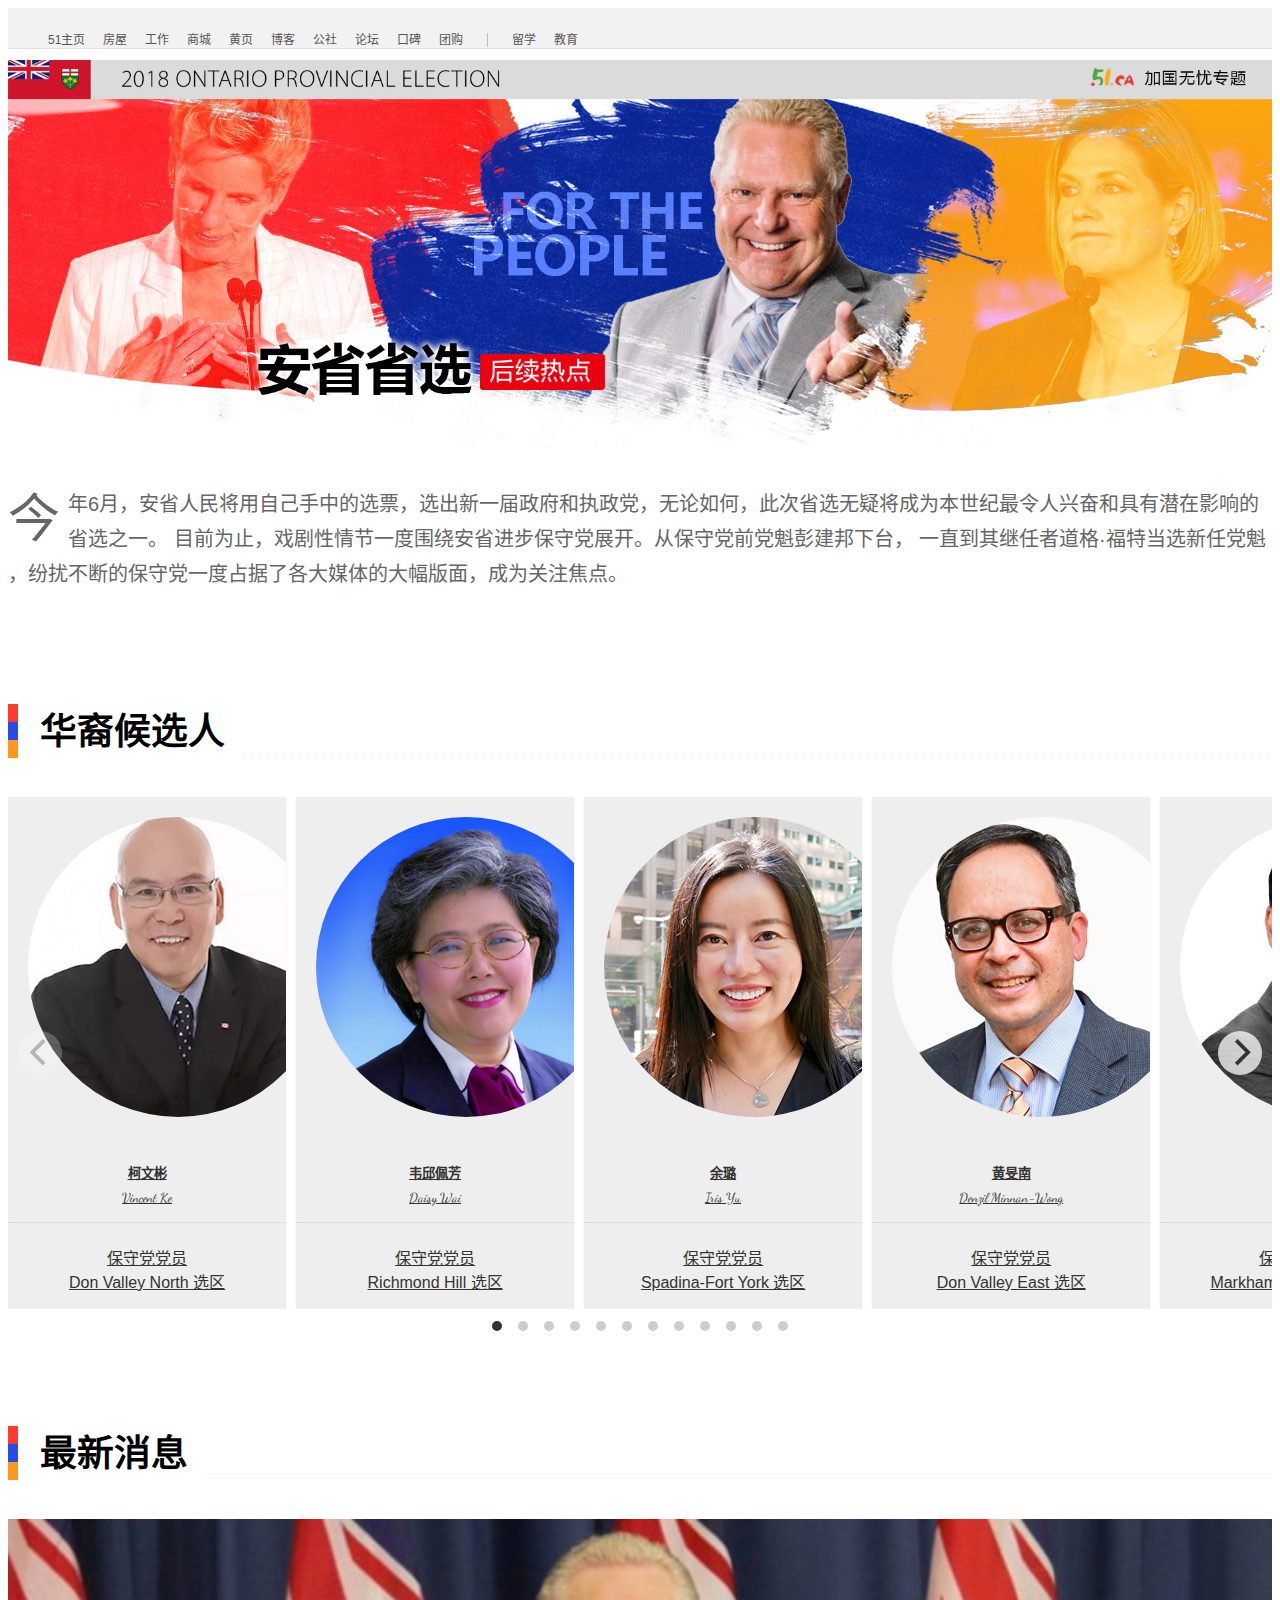
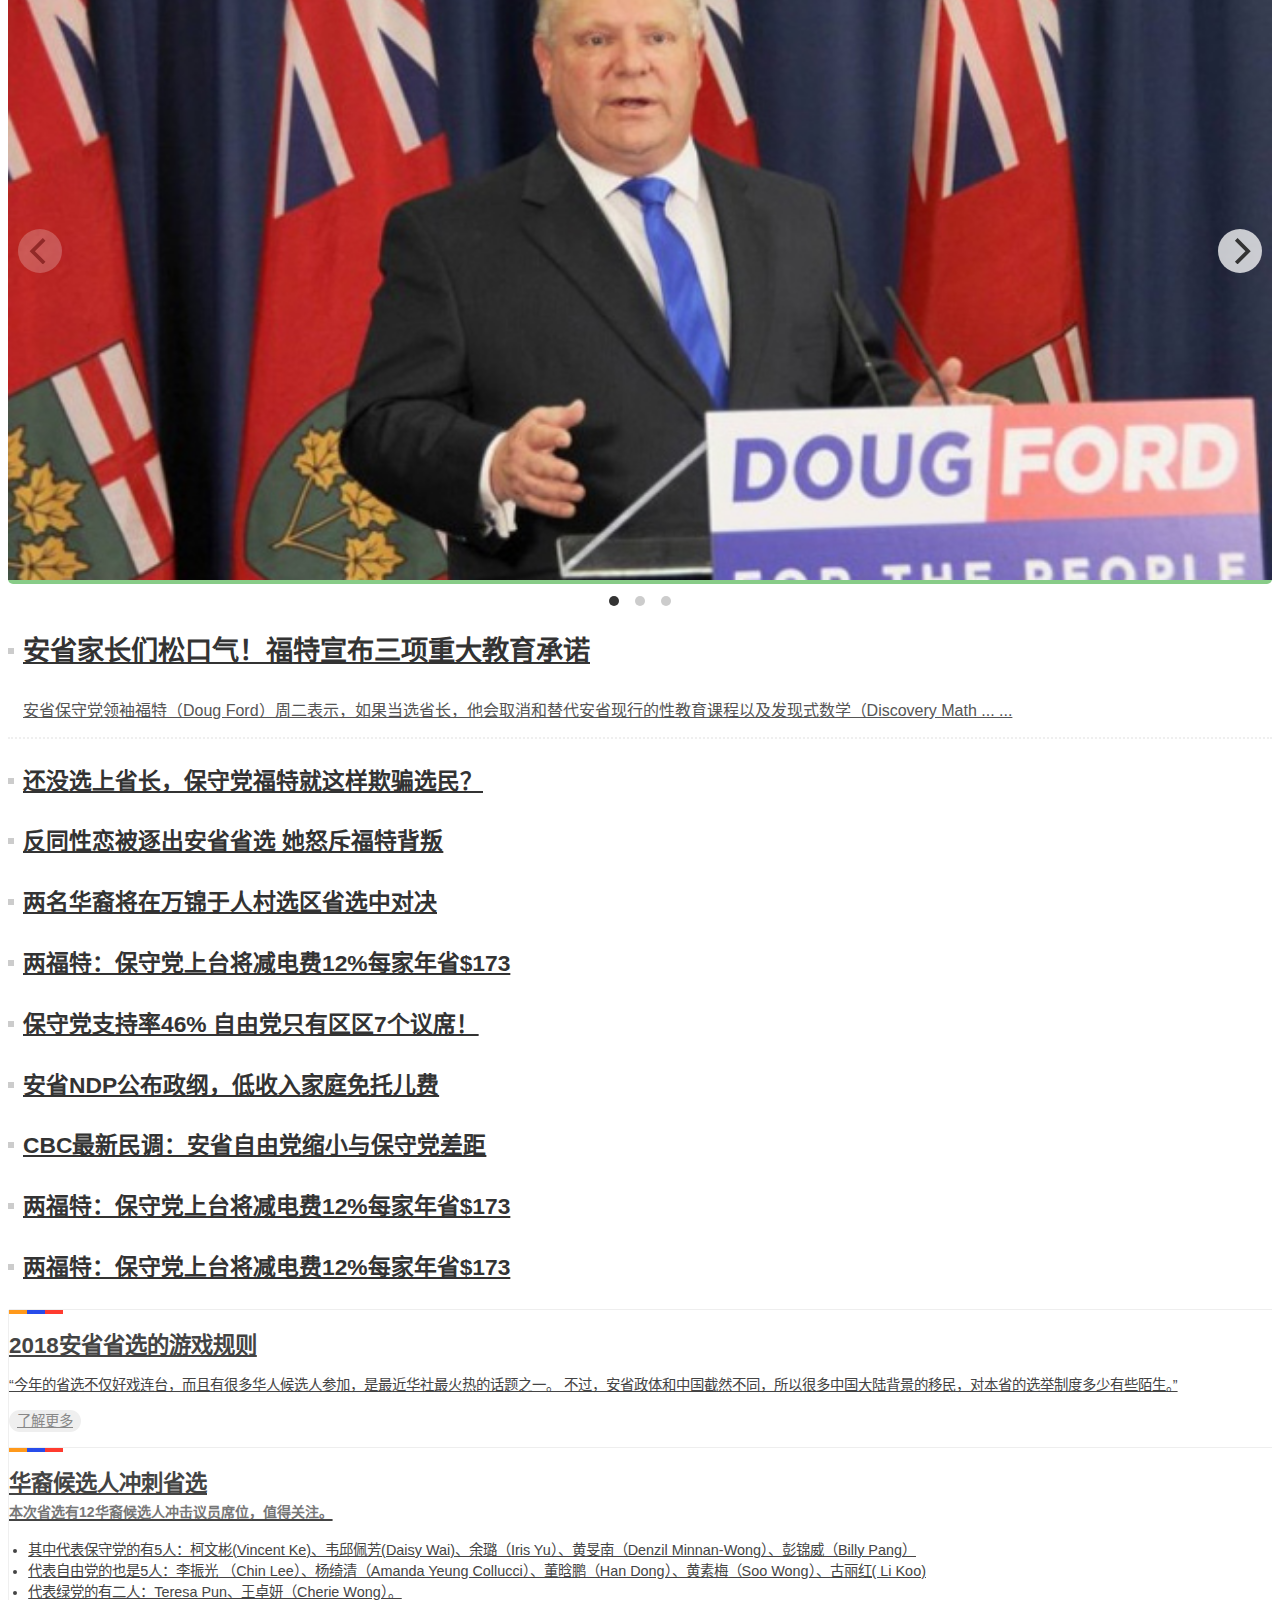
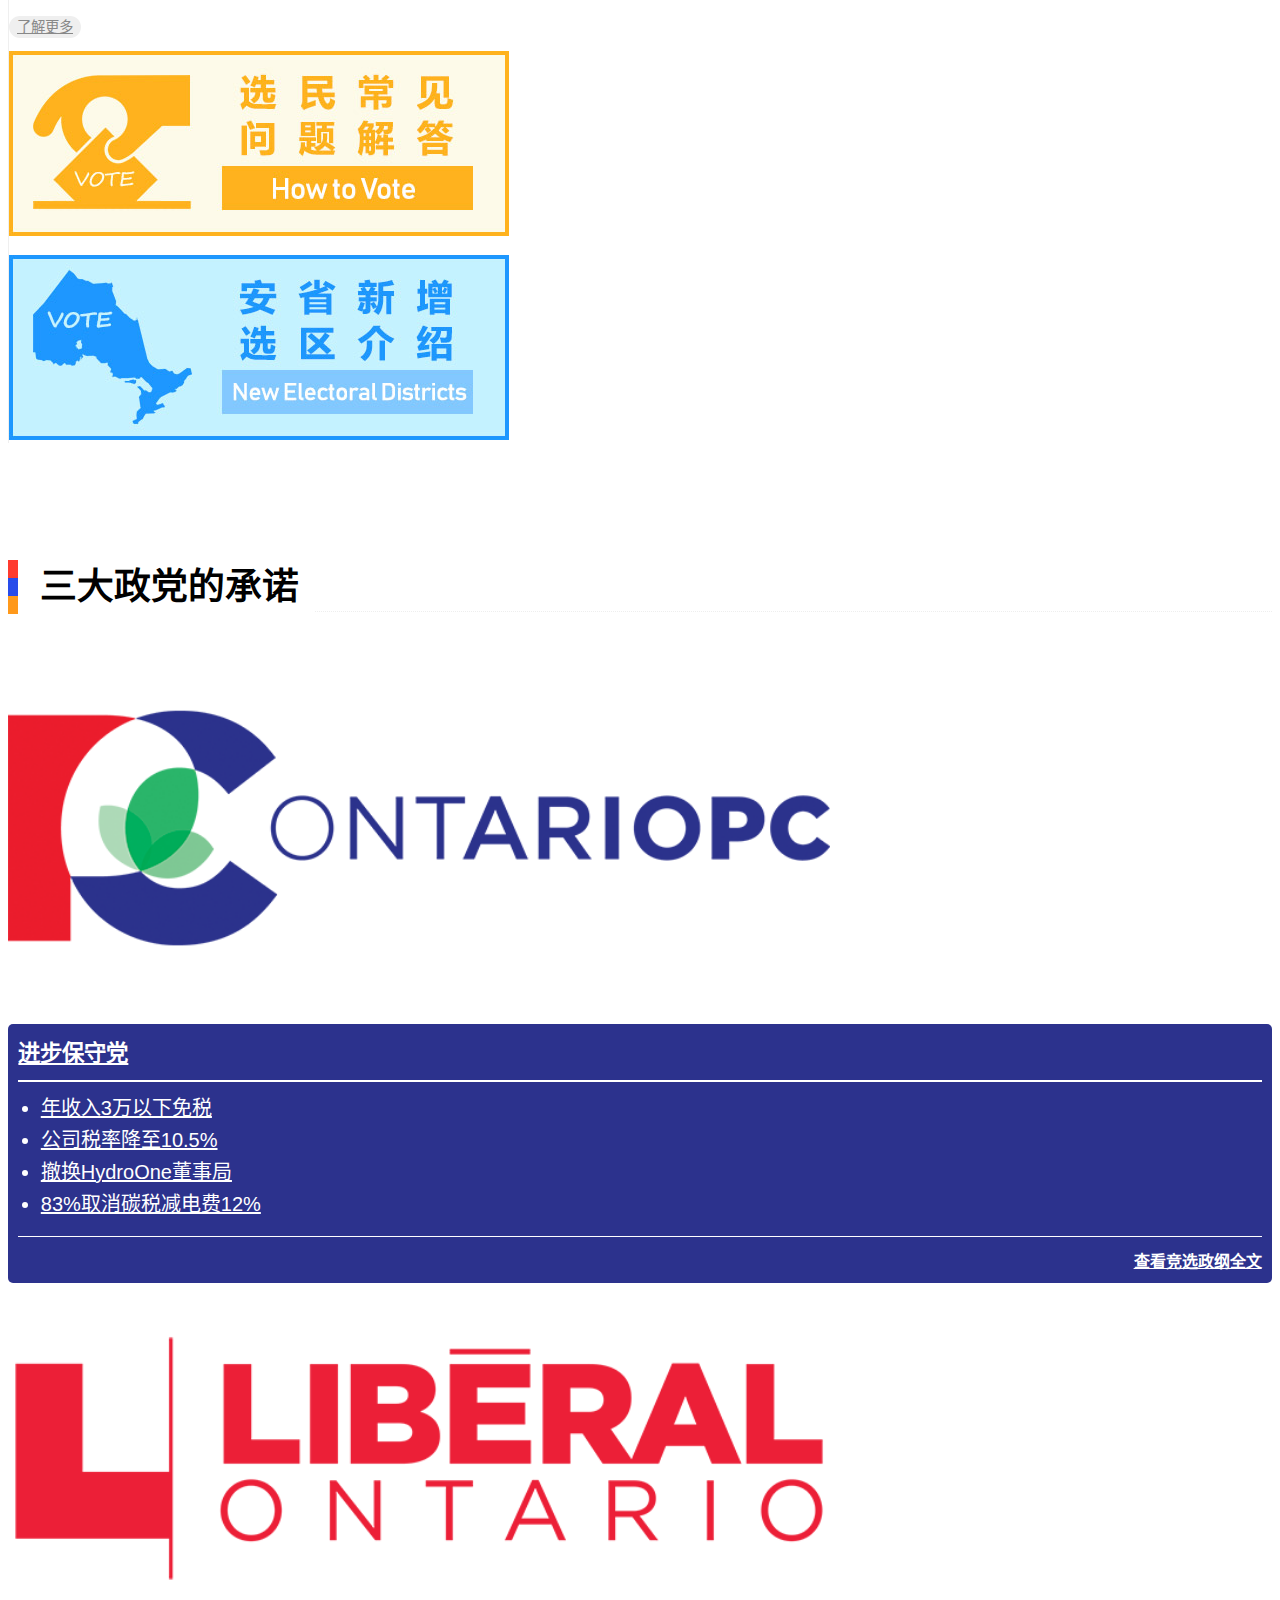
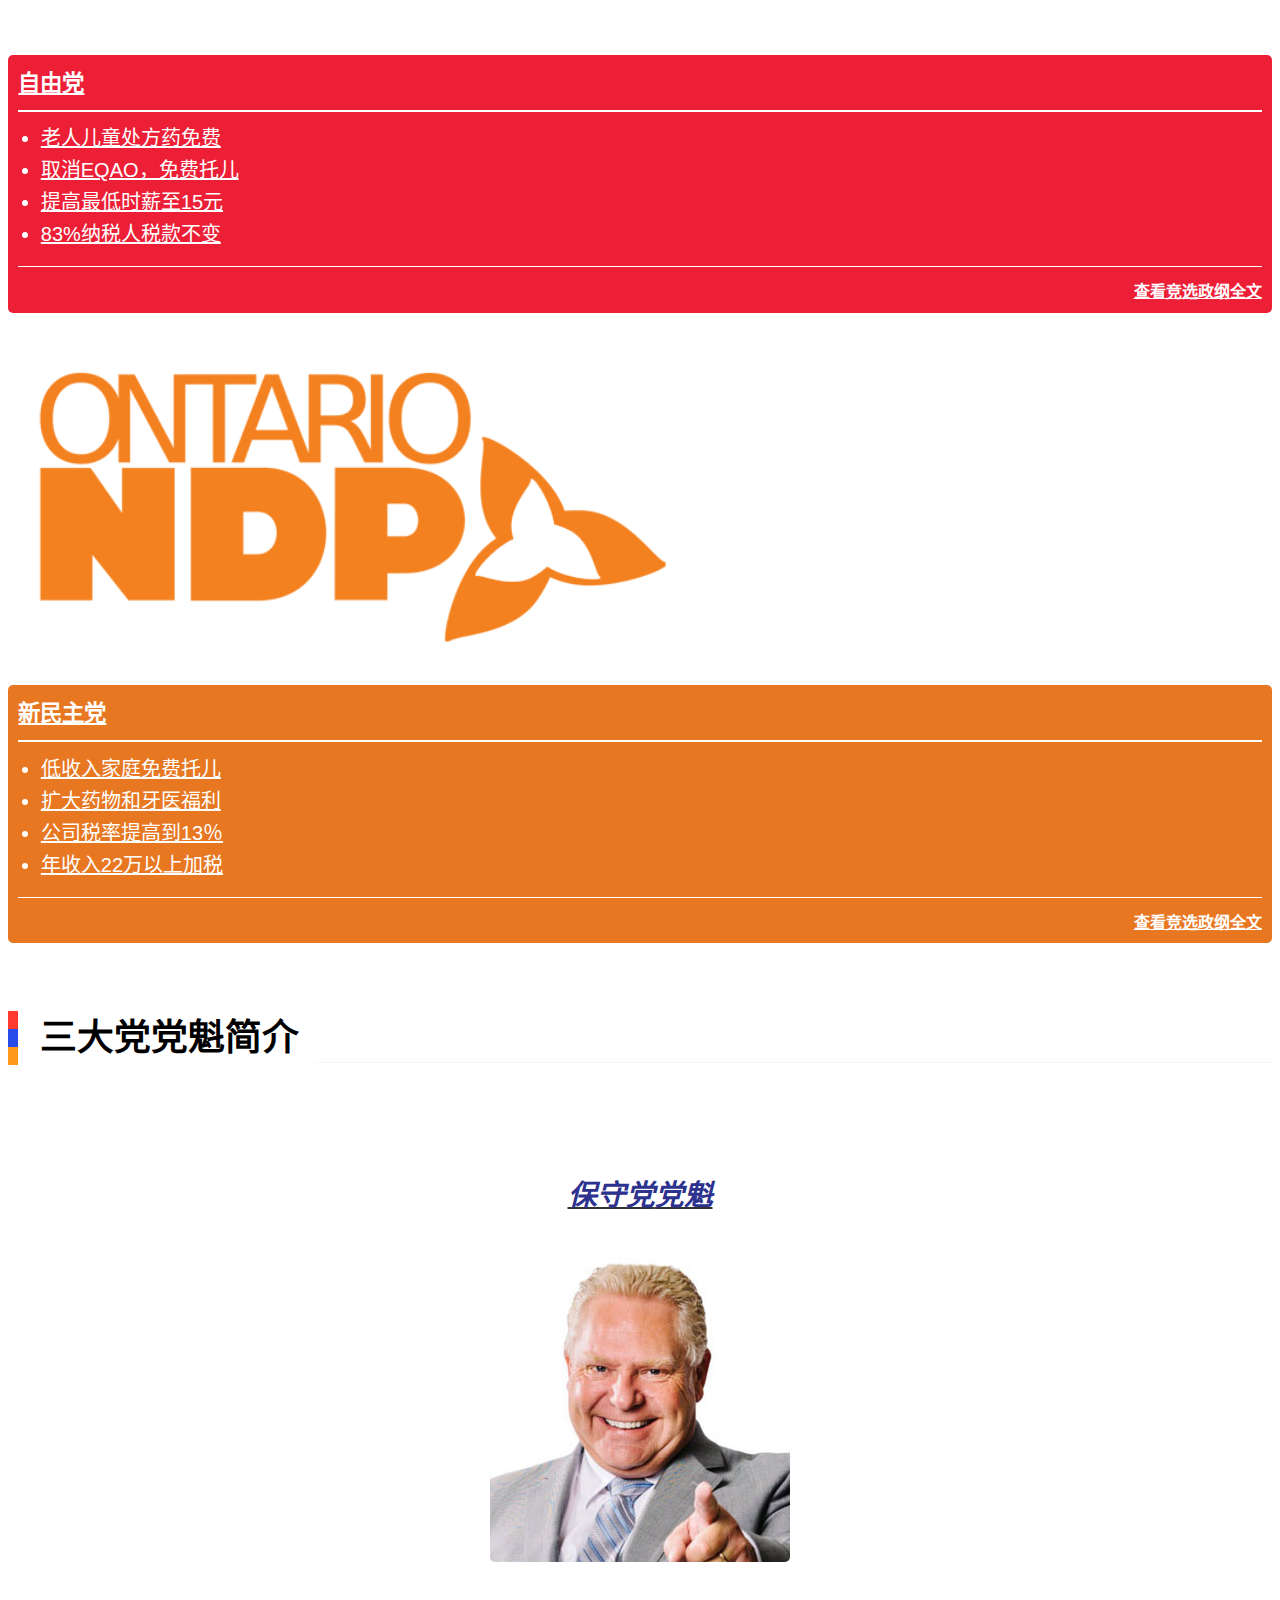
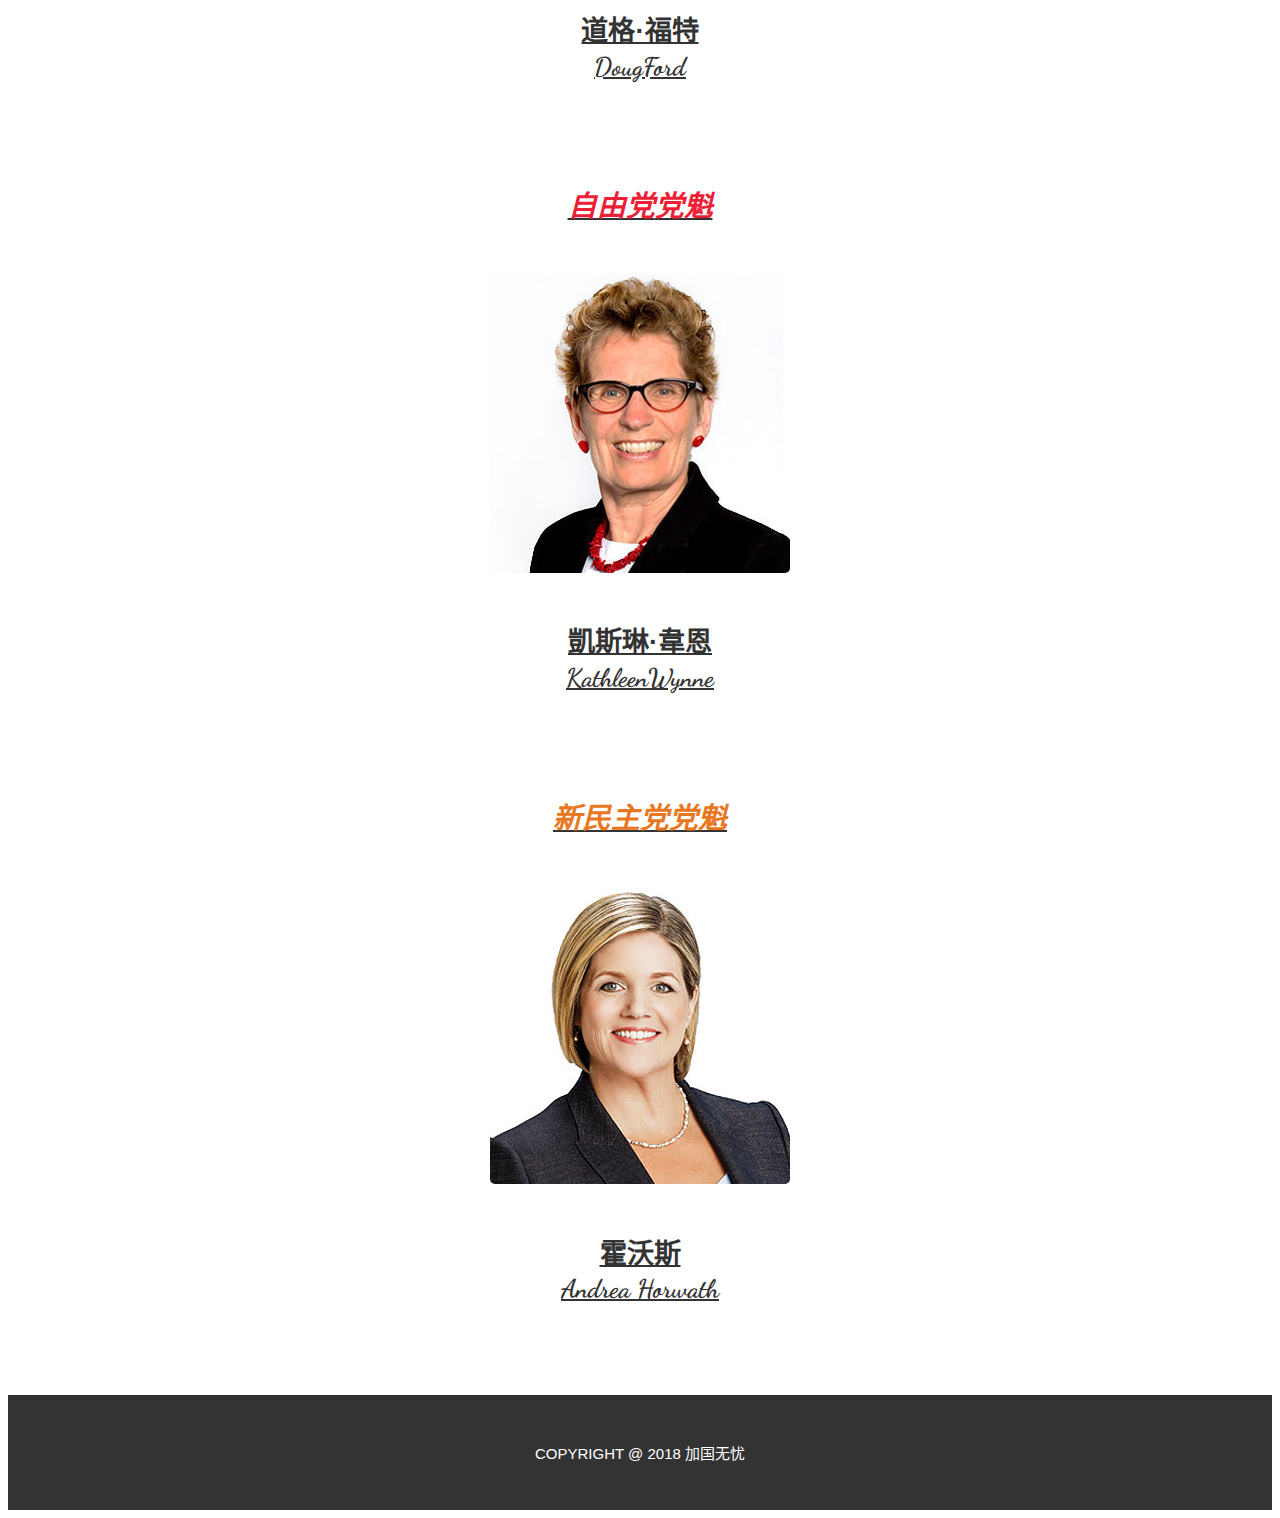
==== dougford/index.html @ 20d645c2 "add dough ford" ====
<!doctype html>
<html lang="zh-CN">
  <head>
    <title></title>
    <!-- Required meta tags -->
    <meta http-equiv="Content-Type" content="text/html; charset=gbk">
    <meta name="viewport" content="width=device-width, initial-scale=1, shrink-to-fit=no">

    <!-- Bootstrap CSS -->
    <link rel="stylesheet" href="https://maxcdn.bootstrapcdn.com/bootstrap/4.0.0-beta.2/css/bootstrap.min.css" integrity="sha384-PsH8R72JQ3SOdhVi3uxftmaW6Vc51MKb0q5P2rRUpPvrszuE4W1povHYgTpBfshb" crossorigin="anonymous">
    <link href="css/flickity.min.css" rel="stylesheet">
    <link href="css/style.css" rel="stylesheet">
    <!-- Fonts -->
    <link href="https://fonts.googleapis.com/css?family=Dancing+Script" rel="stylesheet">
  </head>
  <body>
    <div class="topnav">
      <div class="container">
          <div class="leftmenu">
              <ul>
                  <li><a href="http://www.51.ca/">51��ҳ</a></li>
                  <li><a href="http://www.51.ca/house/">����</a></li>
                  <li><a href="http://www.51.ca/job/">����</a></li>
                  <li><a href="http://mall.51.ca/">�̳� </a></li>
                  <li><a href="http://www.51.ca/service/">��ҳ</a></li>
                  <li><a href="http://blog.51.ca/">����</a></li>
                  <li><a href="http://sns.51.ca/">����</a></li>
                  <li><a href="http://bbs.51.ca/">��̳ </a></li>
                  <li><a href="http://kb.51.ca/">�ڱ�</a></li>
                  <li><a href="http://tuan.51.ca/">�Ź�</a></li>
                  <li class="fl"><a href="http://www.wenba.ca/" target="_blank">��ѧ </a></li>
                  <li ><a href="http://info.51.ca/life/spec/572204.html" target="_blank">����</a></li>
              </ul>
          </div>
      </div>
    <!-- topnav end -->
   </div>
   <div class="hero_banner">
      <img class="img-fluid hero-l" src="imgs/hero_banner.jpg">
      <img class="img-fluid hero-m" src="imgs/hero_banner-m.jpg">
    </div>
    <div class="intro">
      <div class="container">
        <div class="row">
          <div class="col-md-12 intro_content">
            <p class="intro_content_a"> ����6�£���ʡ�������Լ����е�ѡƱ��ѡ����һ��������ִ������������Σ��˴�ʡѡ���ɽ���Ϊ�������������˷ܺ;���Ǳ��Ӱ���ʡѡ֮һ��
ĿǰΪֹ��Ϸ�������һ��Χ�ư�ʡ�������ص�չ�����ӱ��ص�ǰ������������̨�� һֱ��������ߵ��񡤸��ص�ѡ���ε��� �����Ų��ϵı��ص�һ��ռ���˸���ý��Ĵ�����棬��Ϊ��ע���㡣</p>
          </div>
        </div>
      </div>
  </div>
<section  id="a" class="sec sec-candidate">
  <div class="container">
    <h2 class="sec-title"><span>�����ѡ��</span></h2>
    <div class="carousel candidates" data-flickity='{ "cellAlign": "left" , "contain": true }'>
      <div class="carousel-cell">
        <div class="card">
            <a class="card-link" href="#" target="_blank">
              <div class="card-img-wrap"><img class="img-fluid" src="imgs/asian01.jpg"></div>
              <div class="card-body">
                <h5 class="card-title">���ı�<span> Vincent Ke</span></h5>
                <p class="card-text">���ص���Ա <br>Don Valley North ѡ��</p>
              </div>
              <div class="card-flip blue"> </div>
           </a>
        </div>
      </div>

      <div class="carousel-cell">
        <div class="card">
            <a class="card-link" href="#" target="_blank">
              <div class="card-img-wrap"><img class="img-fluid" src="imgs/asian02.jpg"></div>
              <div class="card-body">
                <h5 class="card-title">Τ���巼<span> Daisy Wai</span></h5>
                <p class="card-text">���ص���Ա <br>Richmond Hill ѡ��</p>
              </div>
              <div class="card-flip blue">   </div>
           </a>
        </div>
      </div>

      <div class="carousel-cell">
        <div class="card">
            <a class="card-link" href="#" target="_blank">
              <div class="card-img-wrap"><img class="img-fluid" src="imgs/asian03.jpg"></div>
              <div class="card-body">
                <h5 class="card-title">���<span>Iris Yu</span></h5>
                <p class="card-text">���ص���Ա <br>Spadina-Fort York ѡ��</p>
              </div>
              <div class="card-flip blue">   </div>
           </a>
        </div>
      </div>

      <div class="carousel-cell">
        <div class="card">
            <a class="card-link" href="#" target="_blank">
              <div class="card-img-wrap"><img class="img-fluid" src="imgs/asian04.jpg"></div>
              <div class="card-body">
                <h5 class="card-title">�ƕF��<span>Denzil Minnan-Wong</span></h5>
                <p class="card-text">���ص���Ա <br>Don Valley East ѡ��</p>
              </div>
              <div class="card-flip blue">   </div>
           </a>
        </div>
      </div>

      <div class="carousel-cell">
        <div class="card">
            <a class="card-link" href="#" target="_blank">
              <div class="card-img-wrap"><img class="img-fluid" src="imgs/asian05.jpg"></div>
              <div class="card-body">
                <h5 class="card-title">������<span> Billy Pang</span></h5>
                <p class="card-text">���ص���Ա <br>Markham-Unionville ѡ�� </p>
              </div>
              <div class="card-flip blue"> </div>
           </a>
        </div>
      </div>

      <div class="carousel-cell">
        <div class="card">
            <a class="card-link" href="#" target="_blank">
              <div class="card-img-wrap"><img class="img-fluid" src="imgs/asian06.jpg"></div>
              <div class="card-body">
                <h5 class="card-title">����� <span>Chin Lee</span></h5>
                <p class="card-text">���ɵ���Ա <br>Scarborough North ѡ�� </p>
              </div>
              <div class="card-flip red"> </div>
           </a>
        </div>
      </div>

      <div class="carousel-cell">
        <div class="card">
            <a class="card-link" href="#" target="_blank">
              <div class="card-img-wrap"><img class="img-fluid" src="imgs/asian07.jpg"></div>
              <div class="card-body">
                <h5 class="card-title">����� <span>Amanda Yeung Collucci</span></h5>
                <p class="card-text">���ɵ���Ա <br>Markham-Unionville ѡ�� </p>
              </div>
              <div class="card-flip red">   </div>
           </a>
        </div>
      </div>

      <div class="carousel-cell">
        <div class="card">
            <a class="card-link" href="#" target="_blank">
              <div class="card-img-wrap"><img class="img-fluid" src="imgs/asian08.jpg"></div>
              <div class="card-body">
                <h5 class="card-title">������<span>Han Dong</span></h5>
                <p class="card-text">���ɵ���Ա <br>Trinity-Spadina ѡ�� </p>
              </div>
              <div class="card-flip red">   </div>
           </a>
        </div>
      </div>

      <div class="carousel-cell">
        <div class="card">
            <a class="card-link" href="#" target="_blank">
              <div class="card-img-wrap"><img class="img-fluid" src="imgs/asian09.jpg"></div>
              <div class="card-body">
                <h5 class="card-title">����÷ <span>Soo Wong</span></h5>
                <p class="card-text">���ɵ���Ա <br>Agincourtѡ��</p>
              </div>
              <div class="card-flip red">   </div>
           </a>
        </div>
      </div>

      <div class="carousel-cell">
        <div class="card">
            <a class="card-link" href="#" target="_blank">
              <div class="card-img-wrap"><img class="img-fluid" src="imgs/asian10.jpg"></div>
              <div class="card-body">
                <h5 class="card-title">��Ůʿ<span>Teresa Pun</span></h5>
                <p class="card-text">�̵���Ա <br>St. Paul'sѡ��</p>
              </div>
              <div class="card-flip green"> </div>
           </a>
        </div>
      </div>

      <div class="carousel-cell">
        <div class="card">
            <a class="card-link" href="#" target="_blank">
              <div class="card-img-wrap"><img class="img-fluid" src="imgs/asian11.jpg"></div>
              <div class="card-body">
                <h5 class="card-title">��׿�� <span>Cherie Wong</span></h5>
                <p class="card-text">�̵���Ա <br>Ottawa Centre ѡ��</p>
              </div>
              <div class="card-flip green">   </div>
           </a>
        </div>
      </div>

      <div class="carousel-cell">
        <div class="card">
            <a class="card-link" href="#" target="_blank">
              <div class="card-img-wrap"><img class="img-fluid" src="imgs/asian12.jpg"></div>
              <div class="card-body">
                <h5 class="card-title">������<span>Li Koo</span></h5>
                <p class="card-text">���ɵ���Ա <br>Toronto-Danforth ѡ�� </p>
              </div>
              <div class="card-flip red"> </div>
           </a>
        </div>
      </div>


    </div><!-- end of carousel -->
  </div>
</section>
<section id="b" class="sec sec-main">
  <div class="container">
    <div class="row justify-content-between">
      <div class=" col-md-8 main">
        <div class="latest">
          <h2 class="sec-title"><span>������Ϣ</span></h2>
          <div class="carousel" data-flickity>
            <div class="carousel-cell"><a href="#" target="_blank"><img src="imgs/latest02.jpg"></a></div>
            <div class="carousel-cell"><a href="#" target="_blank"><img src="imgs/latest01.jpg"></a></div>
            <div class="carousel-cell"><a href="#" target="_blank"><img src="imgs/latest02.jpg"></a></div>

          </div>
          <div class="row latest-links">
             <div class="col-md-12 col-lg-10">
               <ul>
                 <li class="latest-links-first" >
                   <h3><a href="#" target="_blank">��ʡ�ҳ����ɿ������������������ش������ŵ</a></h3>
                   <p> <a href="#" target="_blank">��ʡ���ص����丣�أ�Doug Ford���ܶ���ʾ�������ѡʡ��������ȡ���������ʡ���е��Խ����γ��Լ�����ʽ��ѧ��Discovery Math ... ...</a></p>

                 </li>
                 <li><h3><a href="#" target="_blank">��ûѡ��ʡ�������ص����ؾ�������ƭѡ�� </a></h3></li>
                 <li><h3><a href="#" target="_blank">��ͬ�����������ʡʡѡ ��ŭ�⸣�ر���</a></h3></li>
                 <li><h3><a href="#" target="_blank">�������Ὣ��������˴�ѡ��ʡѡ�жԾ�</a></h3></li>
                 <li><h3><a href="#" target="_blank">�����أ����ص���̨�������12%ÿ����ʡ$173 </a></h3></li>
                 <li><h3><a href="#" target="_blank">���ص�֧����46% ���ɵ�ֻ������7����ϯ�� </a></h3></li>
                 <li><h3><a href="#" target="_blank">��ʡNDP�������٣��������ͥ���ж���</a></h3></li>
                 <li><h3><a href="#" target="_blank">CBC�����������ʡ���ɵ���С�뱣�ص���� </a></h3></li>
                 <li><h3><a href="#" target="_blank">�����أ����ص���̨�������12%ÿ����ʡ$173 </a></h3></li>
                 <li><h3><a href="#" target="_blank">�����أ����ص���̨�������12%ÿ����ʡ$173 </a></h3></li>
               </ul>
             </div>

          </div>
           <!--<div class="item clearfix">
             <div class="imgbox">
               <a href="#" target="_blank"><img class="img-fluid" src="imgs/latest01-s.jpg" alt="�������Ὣ��������˴�ѡ��ʡѡ�жԾ�"></a>
             </div>
              <div class="textbox">
     						<h3><a href="#" target="_blank">�������Ὣ��������˴�ѡ��ʡѡ�жԾ�  </a></h3>
     						<p><a href="#" target="_blank">������˴�ѡ����ν�ǰ�ʡʡѡ�����ѡ�˱���֮�ء���ǰ�������Ա���������ɵ������ɹ�������ս����ʽȷ�����Ǿ��Ǵ������� ...</a> ...</p>
     						<div class="meta-info">
     							<span class="date">2018.04.30 08:29</span>
     							<span class="from">��Դ�������ۺ�</span>
     						</div>
     					</div>
  				</div> -->

       </div><!-- end of latest -->
      </div>
      <div class="col-md-4 col-xl-4 right-col">
          <div class="item rules">
            <h2 class="small-title"><a href="#" target="_blank">2018��ʡʡѡ����Ϸ���� </a></h2>
            <p><a href="#" target="_blank">�������ʡѡ������Ϸ��̨�������кܶ໪�˺�ѡ�˲μӣ��������������ȵĻ���֮һ��
��������ʡ������й���Ȼ��ͬ�����Ժܶ��й���½���������񣬶Ա�ʡ��ѡ���ƶȶ�����Щİ������ </a> </p>
      <p> <a class="more" href="#">�˽����</a></p>
          </div>
          <div class="item asian">
            <h2 class="small-title"><a href="#">�����ѡ�˳��ʡѡ <br><small>����ʡѡ��12�����ѡ�˳����Աϯλ��ֵ�ù�ע��</small></a></h2>
            <a href="#" target="_parent">
            <ul>
              <li>���д������ص�����5�ˣ����ı�(Vincent Ke)��Τ���巼(Daisy Wai)����责�Iris Yu�����ƕF�ϣ�Denzil Minnan-Wong������������Billy Pang��</li>
              <li>�������ɵ���Ҳ��5�ˣ������ ��Chin Lee��������壨Amanda Yeung Collucci������������Han Dong��������÷��Soo Wong����������( Li Koo)</li>
              <li>�����̵����ж��ˣ�Teresa Pun����׿����Cherie Wong����</li>
            </ul>
          </a>
              <p> <a class="more" href="#">�˽����</a></p>
          </div>
          <div class="QA"><a href="http://info.51.ca/plugins/view.php?aid=644658&userID=23" target="_blank"><img class="img-fluid" src="imgs/QA.jpg"></a></div>
          <div class="district"><a href="http://info.51.ca/plugins/view.php?aid=644847&userID=23" target="_blank"><img class="img-fluid" src="imgs/district.jpg"></a></div>
      </div>
    </div>
  </div>
</section>
<section  id="c"  class="sec sec-main">
  <div class="container">
    <div class="party">
        <h2 class="sec-title"><span>���������ĳ�ŵ</span></h2>
        <div class="row promise">
          <div class="col-md-4 blue">
            <img class="img-fluid"  src="imgs/On_PC.png">
            <a href="http://info.51.ca/plugins/view.php?aid=645539&userID=23" target="_blank">
              <h4>�������ص�</h4>
              <ul>
                <li>������3��������˰</li>
                <li>��˾˰�ʽ���10.5%</li>
                <li>����HydroOne���¾�</li>
                <li>83%ȡ��̼˰�����12%</li>
              </ul>
              <p>�鿴��ѡ����ȫ��</p>
            </a>
          </div>
          <div class="col-md-4 red">
            <img class="img-fluid" src="imgs/On_Liberal.png">
            <a href="http://info.51.ca/plugins/view.php?aid=642876&userID=23" target="_blank">
              <h4>���ɵ�</h4>
                <ul>
                  <li>���˶�ͯ����ҩ���</li>
                  <li>ȡ��EQAO������ж�</li>
                  <li>������ʱн��15Ԫ</li>
                  <li>83%��˰��˰���</li>
                </ul>
               <p>�鿴��ѡ����ȫ��</p>
            </a>
          </div>

          <div class="col-md-4 orange">
            <img class="img-fluid"  src="imgs/On_NPD.png">
            <a href="http://info.51.ca/plugins/view.php?aid=641825&userID=23" target="_blank">
              <h4>��������</h4>
              <ul>
                <li>�������ͥ����ж�</li>
                <li>����ҩ�����ҽ����</li>
                <li>��˾˰����ߵ�13��</li>
                <li>������22�����ϼ�˰</li>
              </ul>
               <p>�鿴��ѡ����ȫ��</p>
            </a>
          </div>
        </div>
        <h2 class="sec-title"><span>���󵳵������</span></h2>
        <div class="row leader" href="#" target="_blank">
            <div class="col-md-4 blue">
              <a href="http://info.51.ca/plugins/view.php?aid=645370&userID=23" target="_blank">
                <p>���ص�<span>����</span></p>
                 <img class="img-fluid" src="imgs/DougFord.jpg">
                 <h3>���񡤸��� <span>DougFord</span></h3>
              </a>
            </div>
            <div class="col-md-4  red">
              <a href="http://info.51.ca/plugins/view.php?aid=645371&userID=23" target="_blank">
                <p>���ɵ�<span>����<span></p>
                <img class="img-fluid" src="imgs/KathleenWynne.jpg">
                 <h3>�P˹�ա��f��<span>KathleenWynne</span></h3>
             </a>
          </div>
            <div class="col-md-4  orange" target="_blank">
              <a href="http://info.51.ca/plugins/view.php?aid=645373&userID=23" target="_blank">
                <p>��������<span>����</span></p>
                 <img class="img-fluid" src="imgs/AndreaHorwath.jpg">
                 <h3>����˹<span>Andrea Horwath</span></h3>
              </a>
          </div>
        </div>
    </div>
  </div>

</section>
<div class="footerbox container-fluide"><p>COPYRIGHT @ 2018 �ӹ�����</p></div>
<!-- �Ҳ����� -->
  <ul class="sidebox list-unstyled" >
    <li><a href="#a">�����ѡ��</a></li>
    <li><a href="#b">������Ϣ</a></li>
    <li><a href="#c">���������ĳ�ŵ</a></li>
    <li><a href="#" class="back-to-top" > ���ض���</a></li>
  </ul>
</div>

  <!-- Optional JavaScript -->
  <!-- jQuery first, then Popper.js, then Bootstrap JS -->
  <script src="https://cdnjs.cloudflare.com/ajax/libs/jquery/3.2.1/jquery.min.js"></script>
  <script src="https://cdnjs.cloudflare.com/ajax/libs/popper.js/1.12.3/umd/popper.min.js" integrity="sha384-vFJXuSJphROIrBnz7yo7oB41mKfc8JzQZiCq4NCceLEaO4IHwicKwpJf9c9IpFgh" crossorigin="anonymous"></script>
  <script src="https://maxcdn.bootstrapcdn.com/bootstrap/4.0.0-beta.2/js/bootstrap.min.js" integrity="sha384-alpBpkh1PFOepccYVYDB4do5UnbKysX5WZXm3XxPqe5iKTfUKjNkCk9SaVuEZflJ" crossorigin="anonymous"></script>
  <!-- flickity slide -->
  <script src="js/flickity.pkgd.min.js"></script>
  <script>
  // ƽ������
  $(function(){
        $('.navbar-nav li a, .sidebox li a').click(function() {
            if (location.pathname.replace(/^\//, '') == this.pathname.replace(/^\//, '') && location.hostname == this.hostname) {
                var $target = $(this.hash);
                $target = $target.length && $target || $('[name=' + this.hash.slice(1) + ']');
                if ($target.length) {
                    var targetOffset = $target.offset().top;
                    $('html,body').animate({
                        scrollTop: targetOffset
                    },
                    1000);
                    return false;
                }
            }
        });
    });
  </script>
</body>
</html>
---- dougford/css/style.css ----
@charset "gbk";
html{font-size: 1rem;}
body{ background-color: #fff; font-family: tahoma, "microsoft yahei", sans-serif}
ul.links-dots{ padding: 0; margin-bottom: 0;}
ul.links-dots li{position: relative; padding-left: 12px; overflow: hidden;}
ul.links-dots li::before{position: absolute;left: 0;top: 50%;display: inline-block;content: "";width: 4px;height: 4px;background: #ba4600;}
ul.links-dots li a{ color:#333;}

/* topnav */
.topnav { background: #F2F2F2; height: 40px; border-bottom: 1px solid #E1E1E1; font-size: 12px; color: #555; }
.topnav a { text-decoration: none; color: #555; }
.topnav .leftmenu { float: left; }
.topnav .leftmenu li { float: left; display: inline; line-height: 40px; margin-right: 18px; }
.topnav .right-user-block { float: right; }
.topnav li.fl a { border-left: 1px solid #bebebe; padding-left: 2em; }
.topnav li.fl { padding-left: 0.5em; }

/* mobile nav*/
.navbar{ display: none; padding: 0;}
.navbar-dark .navbar-toggler{ background-color:rgba(170, 50, 40, .8); border:1px solid #ba4600;}
.navbar-nav{  overflow: hidden;  border:1px solid #ba4600;}
.nav-link{ text-align: center; background-color:rgba(180, 70, 0, 0.8); font-weight: bold;  color:#fff!important;}
.nav-link:hover{ background: #ba4600;}
.navbar-toggler{ border-radius: 0;}

.intro{ color:#666;  }
.intro_content{ padding: 1rem 0;}
.intro_content p{font-size: 1.25rem; line-height: 2.2rem;}
.intro_content_a:first-child:first-letter{font-size: 52px; line-height: 46px; float:left; margin: 0; padding-top: 9px; padding-right: 8px;}


/* big banner*/
.hero_banner img{ width: 100%;}
 .hero-m{ display: none;}
 .sec{padding: 2.6rem 0;}
 .sec-white{ background-color: #fff;}
 .sec-title{ font-size: 2.3rem; margin-bottom: 2.5rem; }
 .sec-title::after{content:""; display: block; width: 100%; height: 1px; border-bottom: 1px dotted #eee;}
 .sec-title span{ padding: .5rem 1rem .5rem 2rem; background:#fff url("../imgs/colors.jpg") left center no-repeat; font-weight: bold;}


  @media screen and ( max-width:992px ) {
   .sec-title{ font-size: 1.8rem;}
  }

/*sec-candidate*/
.candidates .carousel-cell { width: 22%; margin-right: 10px; border-radius: 5px;  text-align: center;box-shadow: 0 1px 3px rgba(0,0,0,0.08);}
.candidates .card{ background: #eee; border: none; overflow: hidden; }
.candidates .card-body, .candidates .card-img-wrap img{transition: -webkit-transform .3s; transition: transform .3s, -webkit-transform .3s}
.candidates .card-title{ padding-bottom: 1rem; font-weight: bold; border-bottom: 1px dotted #ccc;}
.candidates .card-title span{ display: block;   font-weight: normal; padding-top: .5rem; font-family: 'Dancing Script', cursive;}
.candidates .card-img-wrap{ padding:20px;}
.candidates .card-img-wrap img{ border-radius: 300px;}
.candidates .card-flip{   opacity: 0; position: absolute; top:0; left:0;  width: 100%; height: 100%; ;
                          text-align: left; font-size: .8rem; line-height: 1.4rem; padding: 20px; border:0; transition: all .3s; }
.candidates .card-flip.red{background: #ec1f37 url(../imgs/On_Liberal_white.png) center center no-repeat; background-size: 50%;}
.candidates .card-flip.blue{background: #2c328d url(../imgs/On_PC_white.png) center center no-repeat; background-size: 50%;}
.candidates .card-flip.orange{background: #e87722 url(../imgs/On_NPD_white.png) center center no-repeat; background-size: 50%;}
.candidates .card-flip.green{ background: #3d9b35 url(../imgs/On_gpc_white.png) center center no-repeat; background-size: 50%;}
.candidates .card-link{ color:#333;}
.candidates .card-link:hover img{-webkit-transform: scale(1.1);  transform: scale(1.1); opacity: .3;  -webkit-filter: blur(7px);  -ms-filter: blur(7px);  filter: blur(7px);}
.candidates .card-link:hover .card-body{visibility: hidden;  opacity: 0;  -webkit-transform: translateY(100%);  transform: translateY(100%)}
.candidates .card-link:hover .card-flip{ display: block; opacity: 1;  }


/*main*/
/*latest*/
.latest .carousel{ margin-bottom:3rem;}
.latest .carousel-cell {  width: 100%; height: auto; margin-right: 10px; background: #8C8; border-radius: 5px;}
.latest .carousel-cell img{ width: 100%;}
.latest-links ul{  list-style-type: none; margin: 0; padding: 0;}
.latest-links ul li h3{ position: relative; height: 38px; line-height: 38px; overflow: hidden; padding-left: 15px; font-size: 1.425rem; }
.latest-links ul li h3::after{content: "";   background: #ccc; width: 6px; height: 6px;   display: block;   position: absolute; left: 0;   top: 50%; margin-top: -3px;}
.latest-links ul li.latest-links-first{border-bottom: 2px dotted #efefef;  margin-bottom: 1rem;}
.latest-links ul li.latest-links-first h3{ font-size: 1.7rem; }
.latest-links ul li h3 a{  color:#333; }
.latest-links ul li p a{font-size: 1rem; color:#555;}
.latest-links ul li p{ padding-left: 15px;}

.meta-info{ font-size: 0.8rem; color:#888;}
.meta-info .date{ margin-right: 1rem;}

.promise{ margin-bottom: 4rem;}
.promise a{ display: block; margin-top: 1rem; padding: .65rem; color:#fff; border-radius: 5px;}
.promise img{ width: 65%;}
.promise .red a{ background: #ec1f37;}
.promise .red a:hover{ color: #facfd5;}
.promise .blue a{ background: #2c328d;}
.promise .blue a:hover{ color:#c3e2f9;}
.promise .orange a{ background: #e87722;}
.promise .orange a:hover{ color: #fae1cf;}
.promise a:hover{ text-decoration: none; opacity: .75;}
.promise h4{ padding: 0 0 .8rem; margin: 0; color:#fff; font-size: 1.4rem; font-weight: bold; border-bottom: 2px solid #fff;}
.promise ul{ margin: .65rem 0 0 1.4rem; padding: 0; font-size: 1.25rem; line-height:2rem;}
.promise a p{ margin-top: 1rem; margin-bottom: 0; padding-top:.7rem;  text-align: right; border-top: 1px solid #fff;  font-weight: bold;}

.leader{ background:none; text-align: center; margin-top: 2rem; padding-top: 1rem;}
.leader a{ display: block; padding: 1.5rem 0; color:#333;}
.leader a:hover{text-decoration: none; color:#fff!important;}
.leader a:hover p{ color:#fff;}
.leader .blue a:hover{ background-color: #2c328d;}
.leader .red a:hover{ background-color: #ec1f37;}
.leader .orange a:hover{ background-color: #e87722;}
.leader img{ margin: 0 0 1rem; border-radius: 5px;}
.leader h3{  font-size: 1.7rem; line-height: 2.8rem;}
.leader h3 span{ font-size: 1.6rem; display: block; line-height: 1.6rem; font-family: 'Dancing Script', cursive;}
.leader p{ font-weight: bold;  font-size: 1.8rem; font-style: italic;}
.leader .blue p{color:#2c328d; border-top: 0px solid #2c328d; /*background-color:#c3e2f9;*/ }
.leader .red p{ color:#ec1f37; border-top: 0px solid #ec1f37; /*background-color:#facfd5; */}
.leader .orange p{ color:#e87722;  border-top: 0px solid #e87722; /*background-color:#fae1cf;*/}

/*right-col*/
.right-col{ font-size: .9rem; border-left: 1px solid #efefef;}
.right-col .item a{ color:#444;}
.right-col .item a.more{ background: #efefef; border-radius: 20px; color:#888; padding: .2rem .5rem;}
.right-col .item a.more:hover{ color:#fff; background: #666; text-decoration: none;}
.right-col .item ul{ padding-left: 1.2rem;}
.rules{margin-top: 1.5rem;}
.small-title{ font-weight: bold; font-size: 1.4rem; margin-bottom: .625rem; background: url(../imgs/colors-h.jpg) top left no-repeat; padding:1rem 0 0;}
.small-title a{ color:#555;}
.small-title a:hover{ text-decoration: underline; color:#333;}
.small-title small{ color:#777; font-size: .875rem; font-weight: bold;}
.small-title::before{ content:""; display: block;position: relative; top: -17px; width: 100%; height: 1px;background-color:#eee;}
.QA{ margin-bottom: 1rem;}

/*sponsor*/
.sponsors-img{margin-bottom: 10px; width: 100%;}
    .footerbox{ background: #333; color:#fff; text-align: center; padding: 2rem 0; font-size: .938rem;}
    .sidebox {
            position: fixed;
            right: 20px;
            bottom: 50px;
            width: 140px;
            height: 250px;
            padding: 80px 0 0;
            text-align: center;
            line-height:45px ;
            background: url(../imgs/side.png) 0 0 no-repeat;
        }

        .sidebox li{ padding: 0; margin: 0;}
        .sidebox a{ display: block; height: 35px; line-height: 35px; color: #333;  overflow: hidden;}
        .sidebox a:hover{ font-weight: bold; text-decoration: none; color: #000;  background: #efefef;}

  a.back-to-top{font-size: 12px; color:#333;  background: #efefef; height: 30px; line-height: 30px; position: relative;  top:16px;}
  a.back-to-top i{ font-size: 9px;}


      @media (max-width:1400px){
      .sidebox{ display: none!important;}
      }

    /*Large devices (desktops, less than 1200px)*/
      @media (max-width: 1200px) {
           .hero-l{ display: none;}
           .hero-m{ display: block; width: 100%;}
           .candidates .carousel-cell { width:35%;}
            .latest-links ul li h3{ font-size: 1.2rem;}
       }
   /* Medium devices (tablets, less than 992px)*/
      @media (max-width: 991.99px) {
           .topnav .container{ max-width: 100%;}
           .intro_content{ padding: 1rem; background: none;}

           .promise ul{ font-size: 1rem;}
           .leader p{ margin-bottom: 0; font-size: 1.4rem;}

      }

    /* Extra small devices (portrait phones, less than 576px)*/
      @media (max-width: 575.99px) {
        .intro_title{ font-size: 1.4rem;}
        .intro_content p{ font-size: 1rem; line-height: 1.6rem;}
        .intro_content_a:first-child:first-letter{ font-size:1rem; line-height:  normal; float: none; margin: 0; padding: 0;}
        .sec{ padding: 2rem 0;}
        .slider-txt{ padding: 60px;}
        .topnav{ display: none;}
        .navbar{display: block;}
        .navbar-toggler{ float:right;}
        .candidates .carousel-cell { width:100%;}
        .candidates .flickity-page-dots{ display: none;}
        .latest-links ul li.latest-links-first h3{ font-size: 1.4rem; }
        .latest-links ul li h3{ font-size: 1rem;height: 28px; line-height: 28px;}
        .latest-links ul li p a{ font-size: .9rem;}
        .promise img{ width:60%; }
        .promise a{ margin-top: 0; margin-bottom: 1rem; }
        .leader .blue, .leader .red{ margin-bottom: 1rem;}
       }
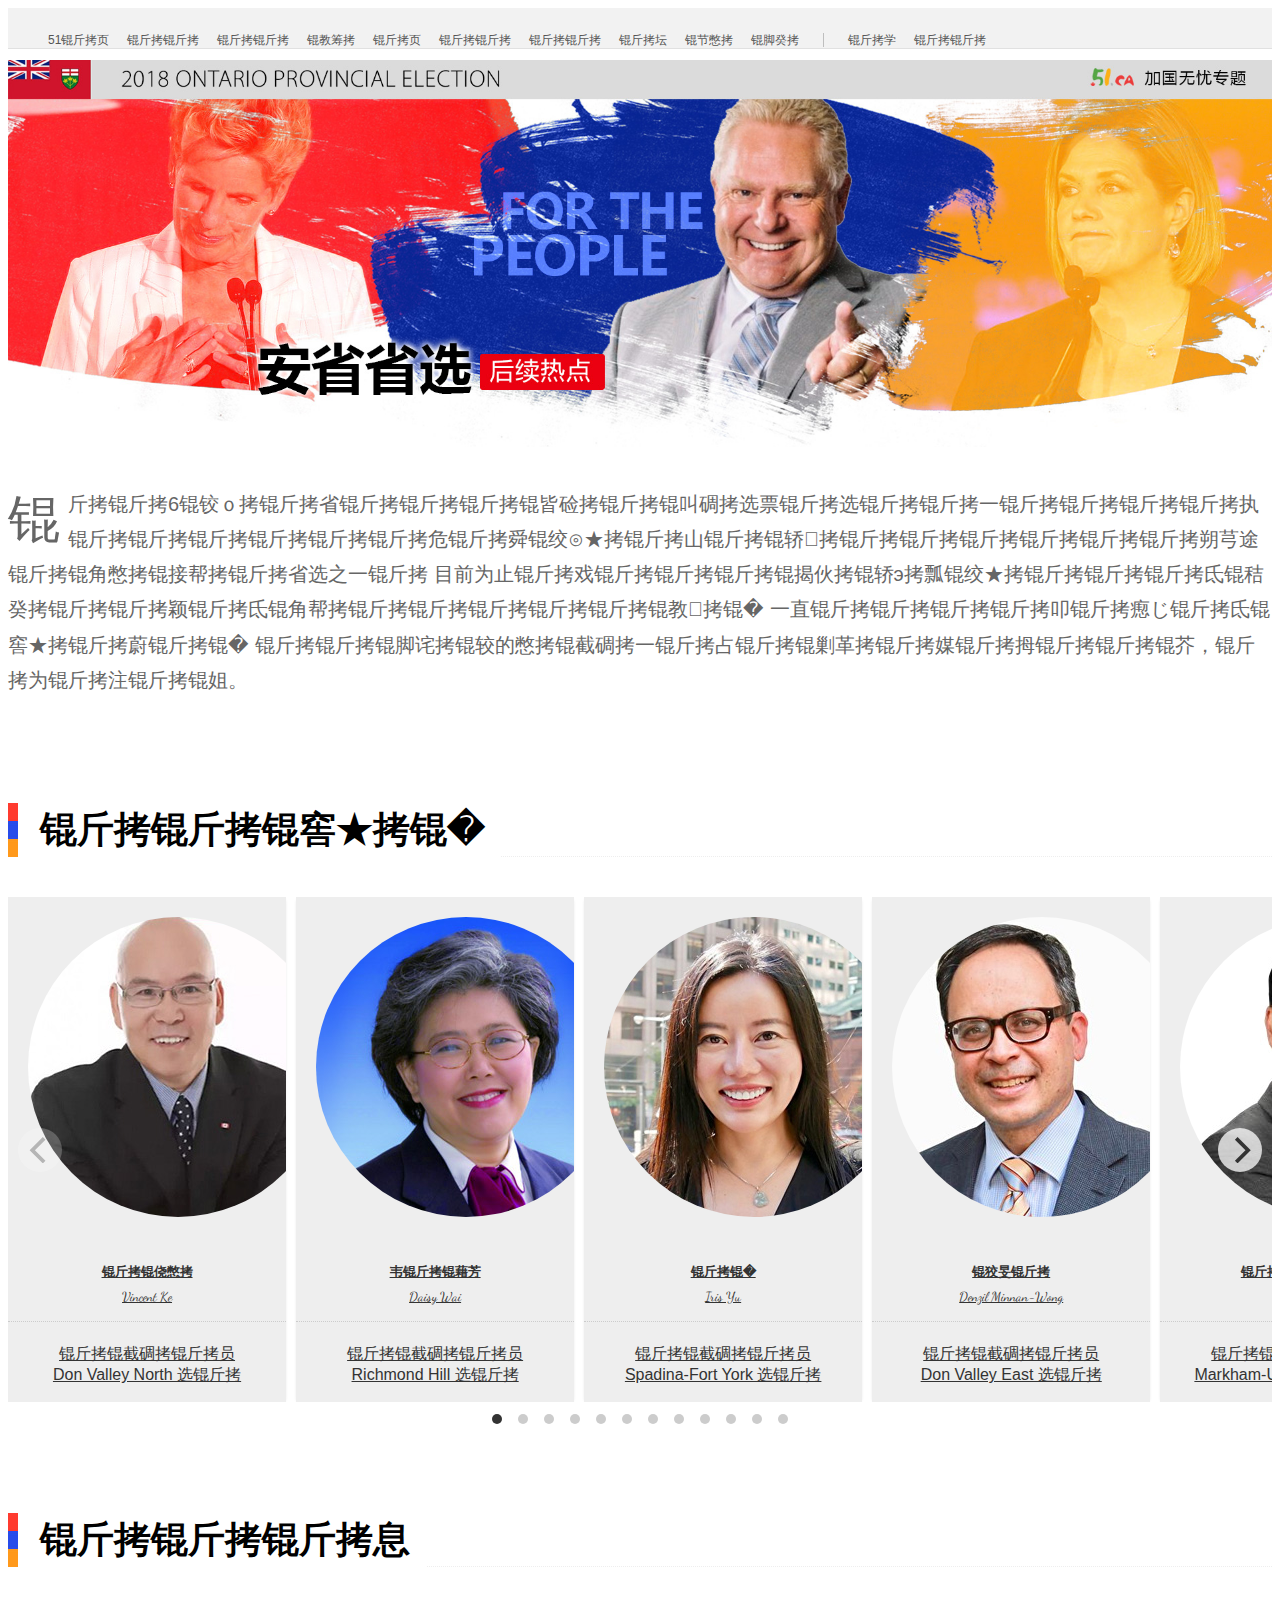
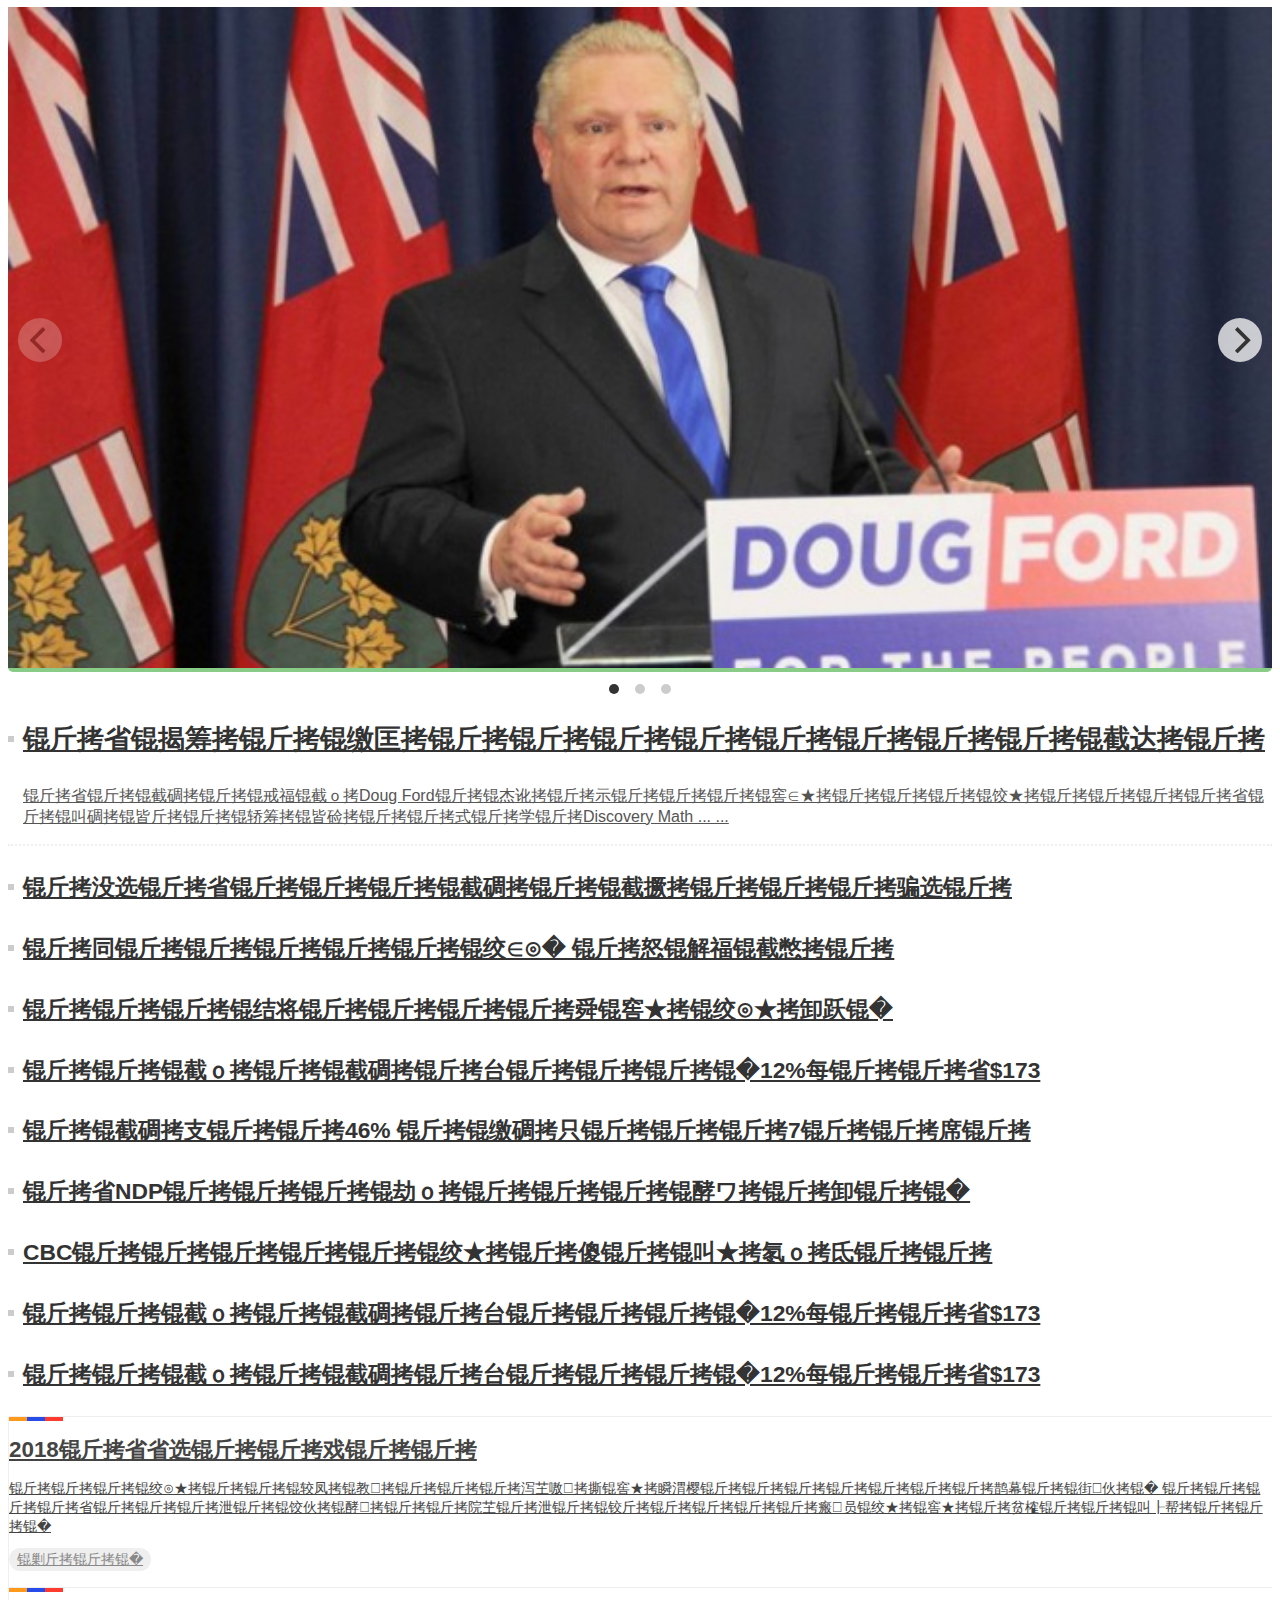
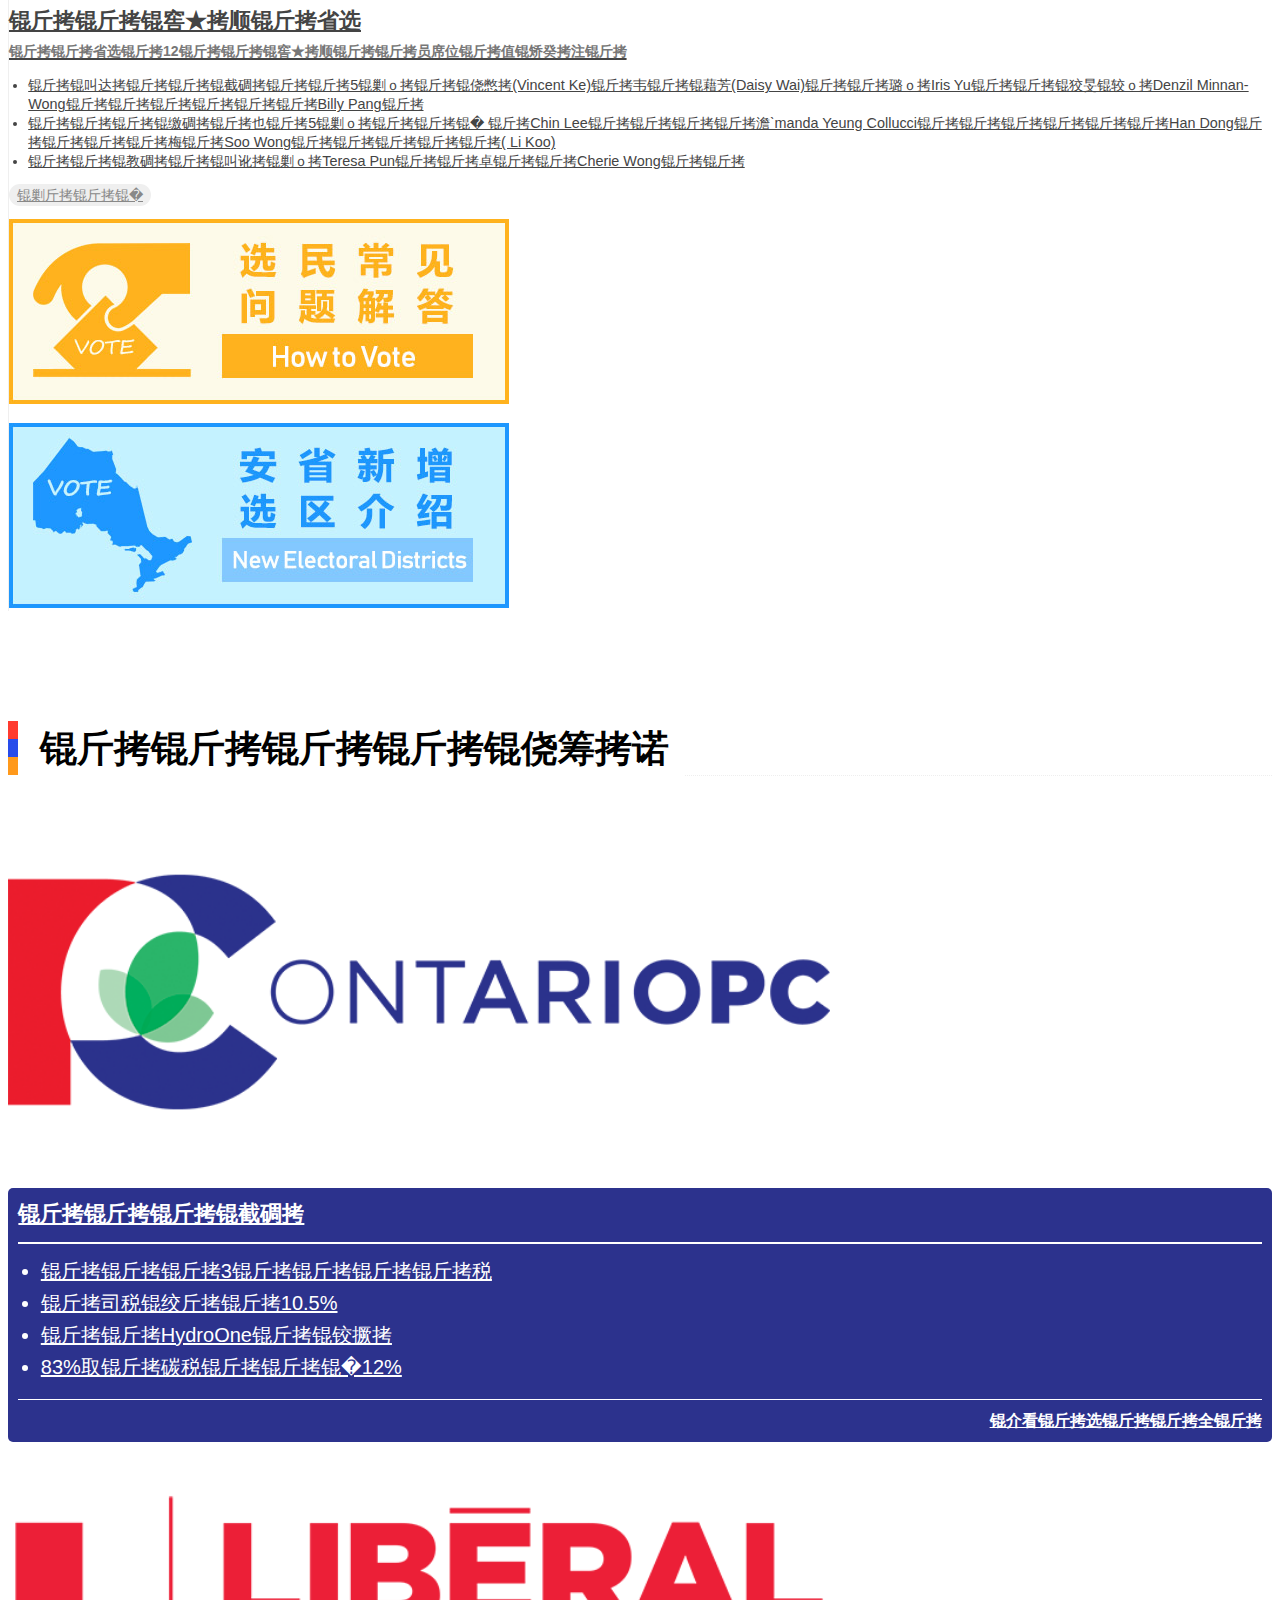
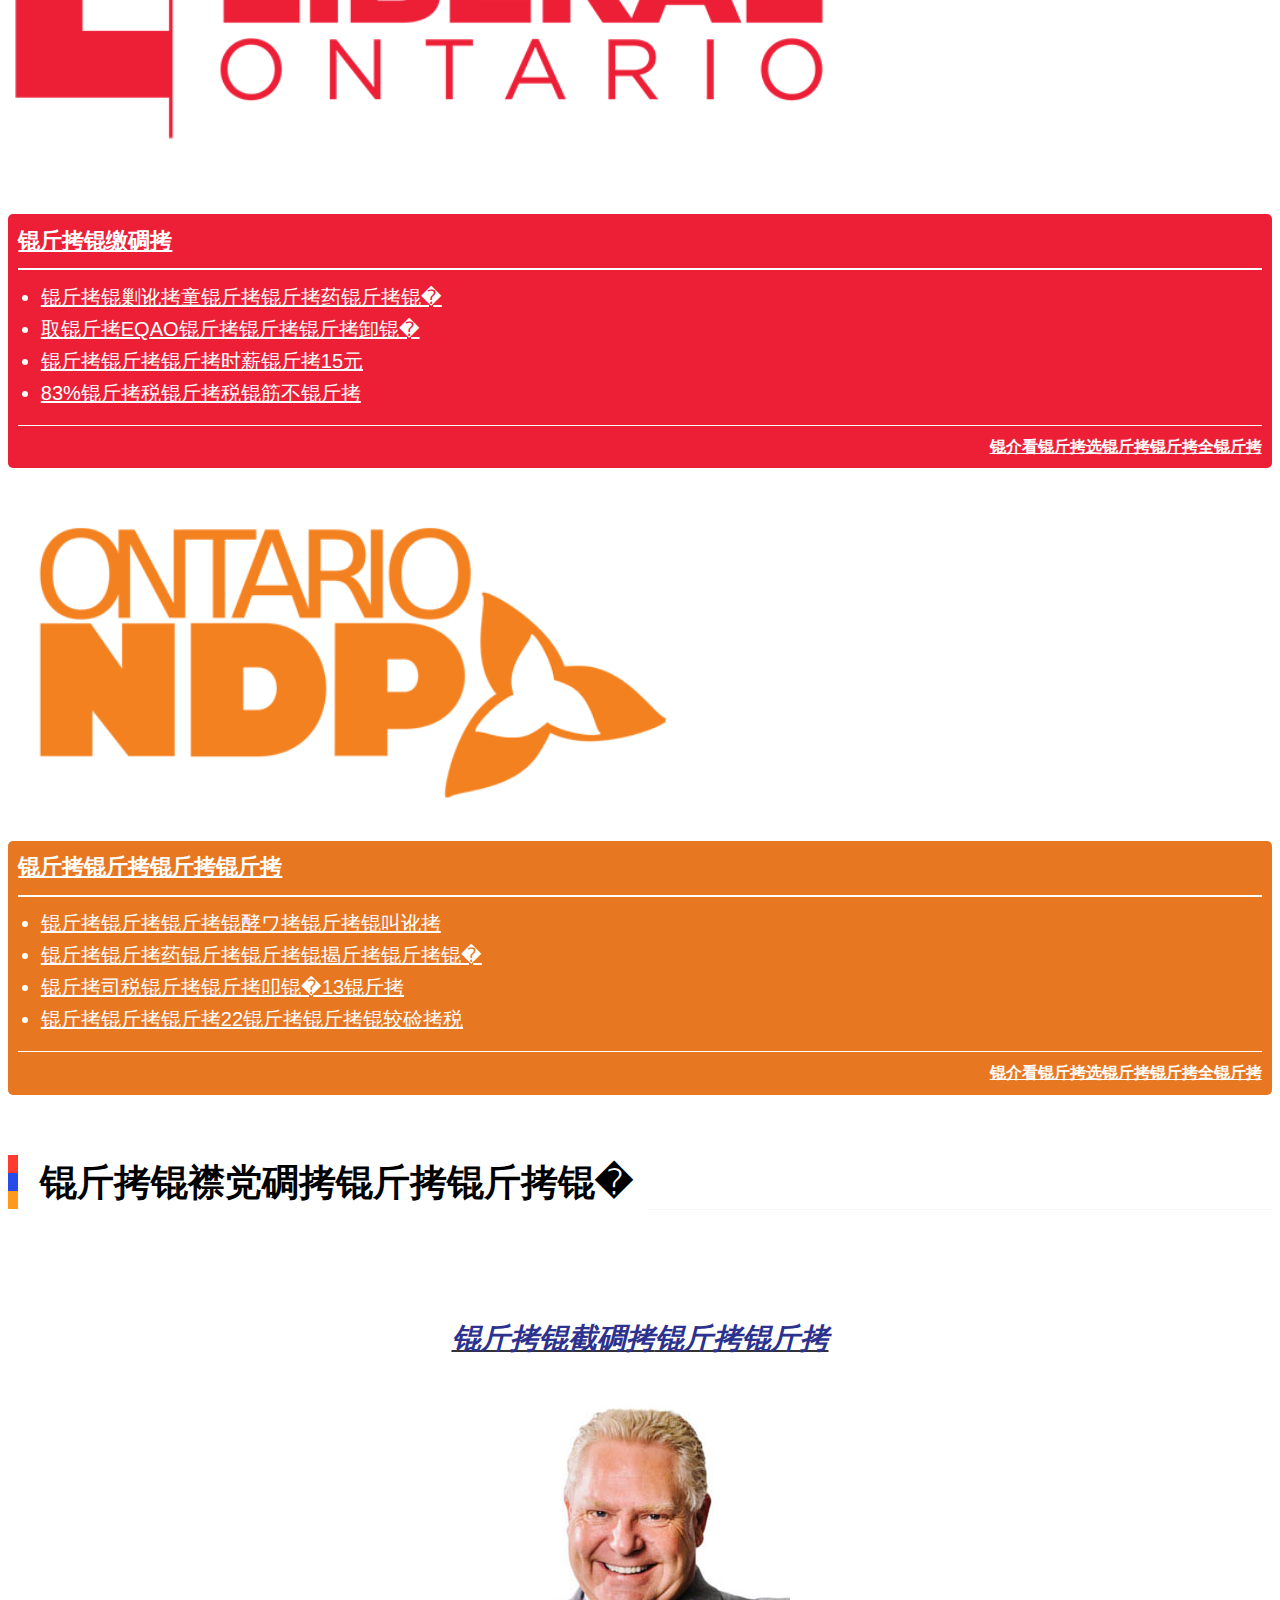
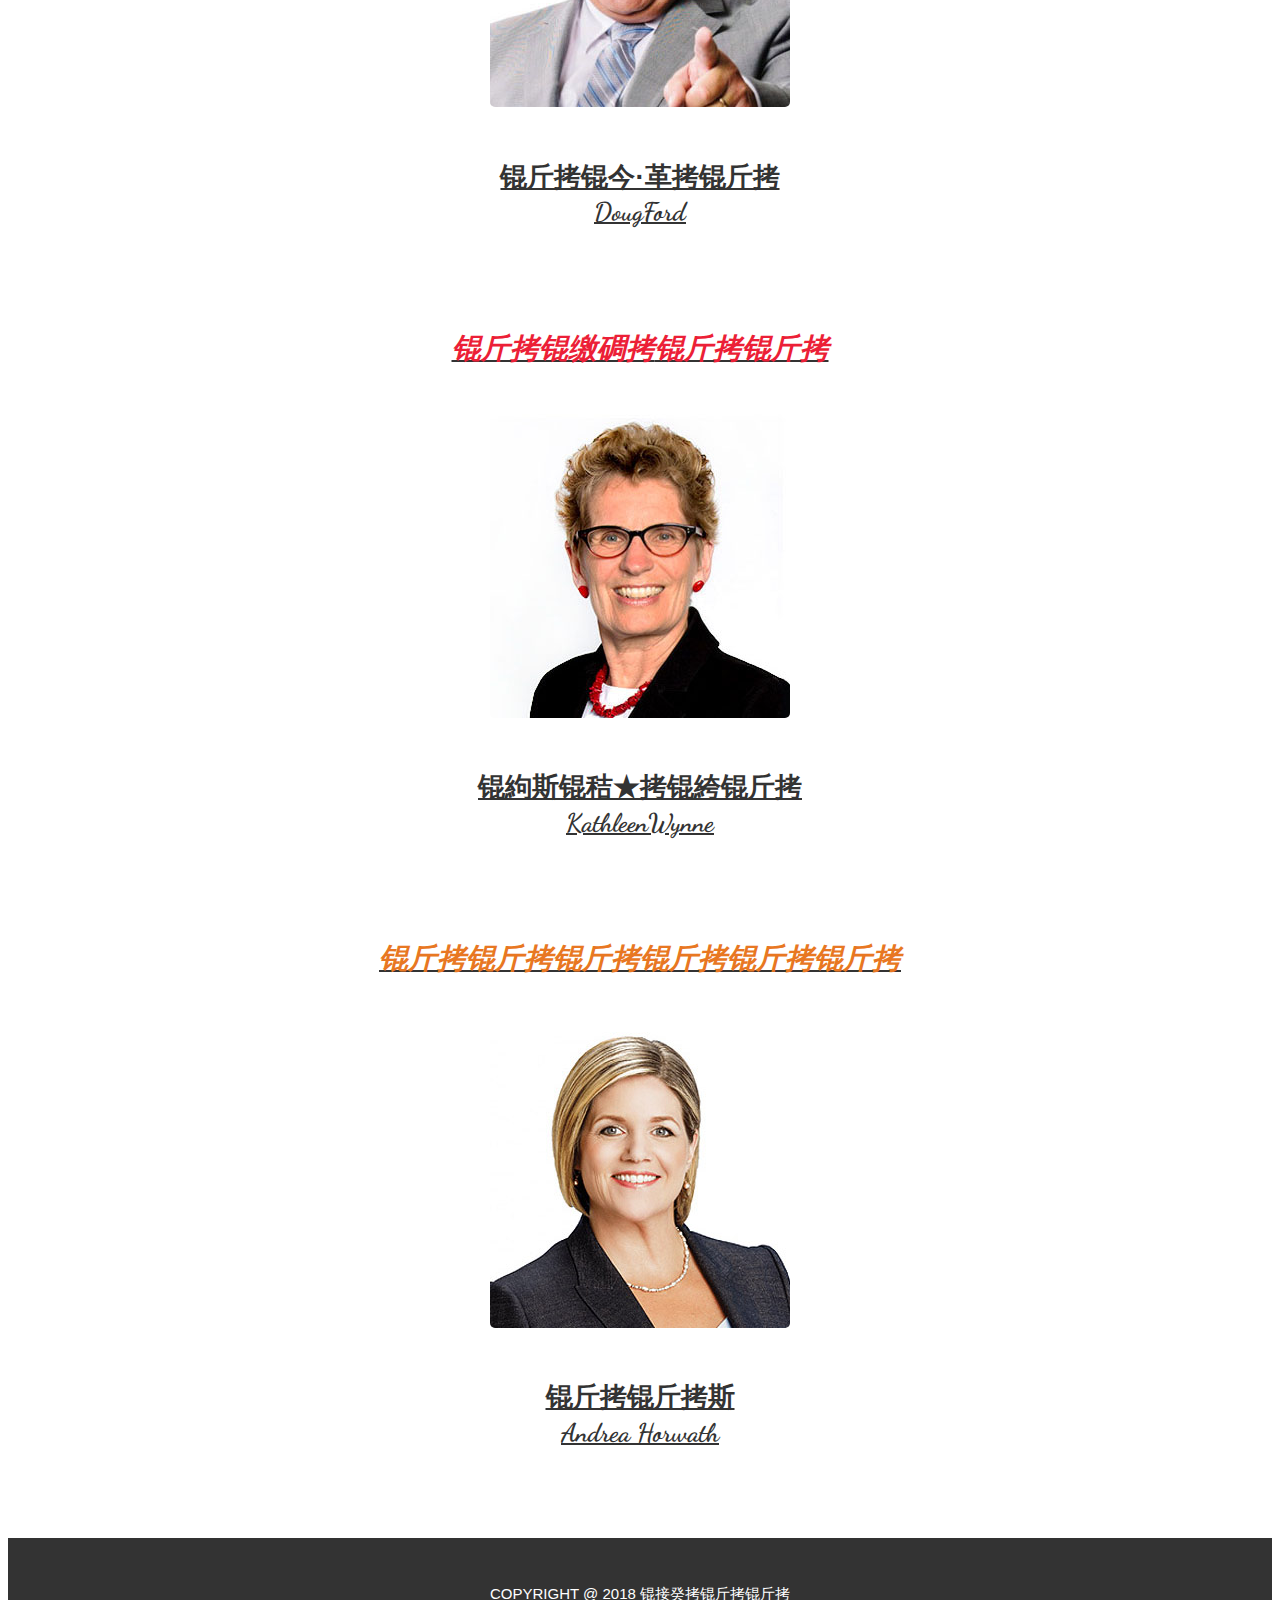
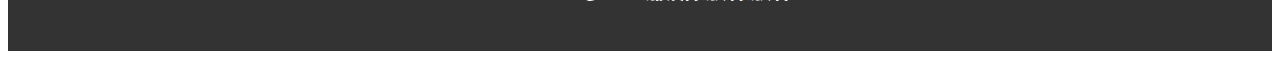
==== commit 79aa2253: "change lang in html of dougford" ====
--- a/dougford/index.html
+++ b/dougford/index.html
@@ -1,5 +1,5 @@
 <!doctype html>
-<html lang="zh-CN">
+<html lang="en-US">
   <head>
     <title></title>
     <!-- Required meta tags -->
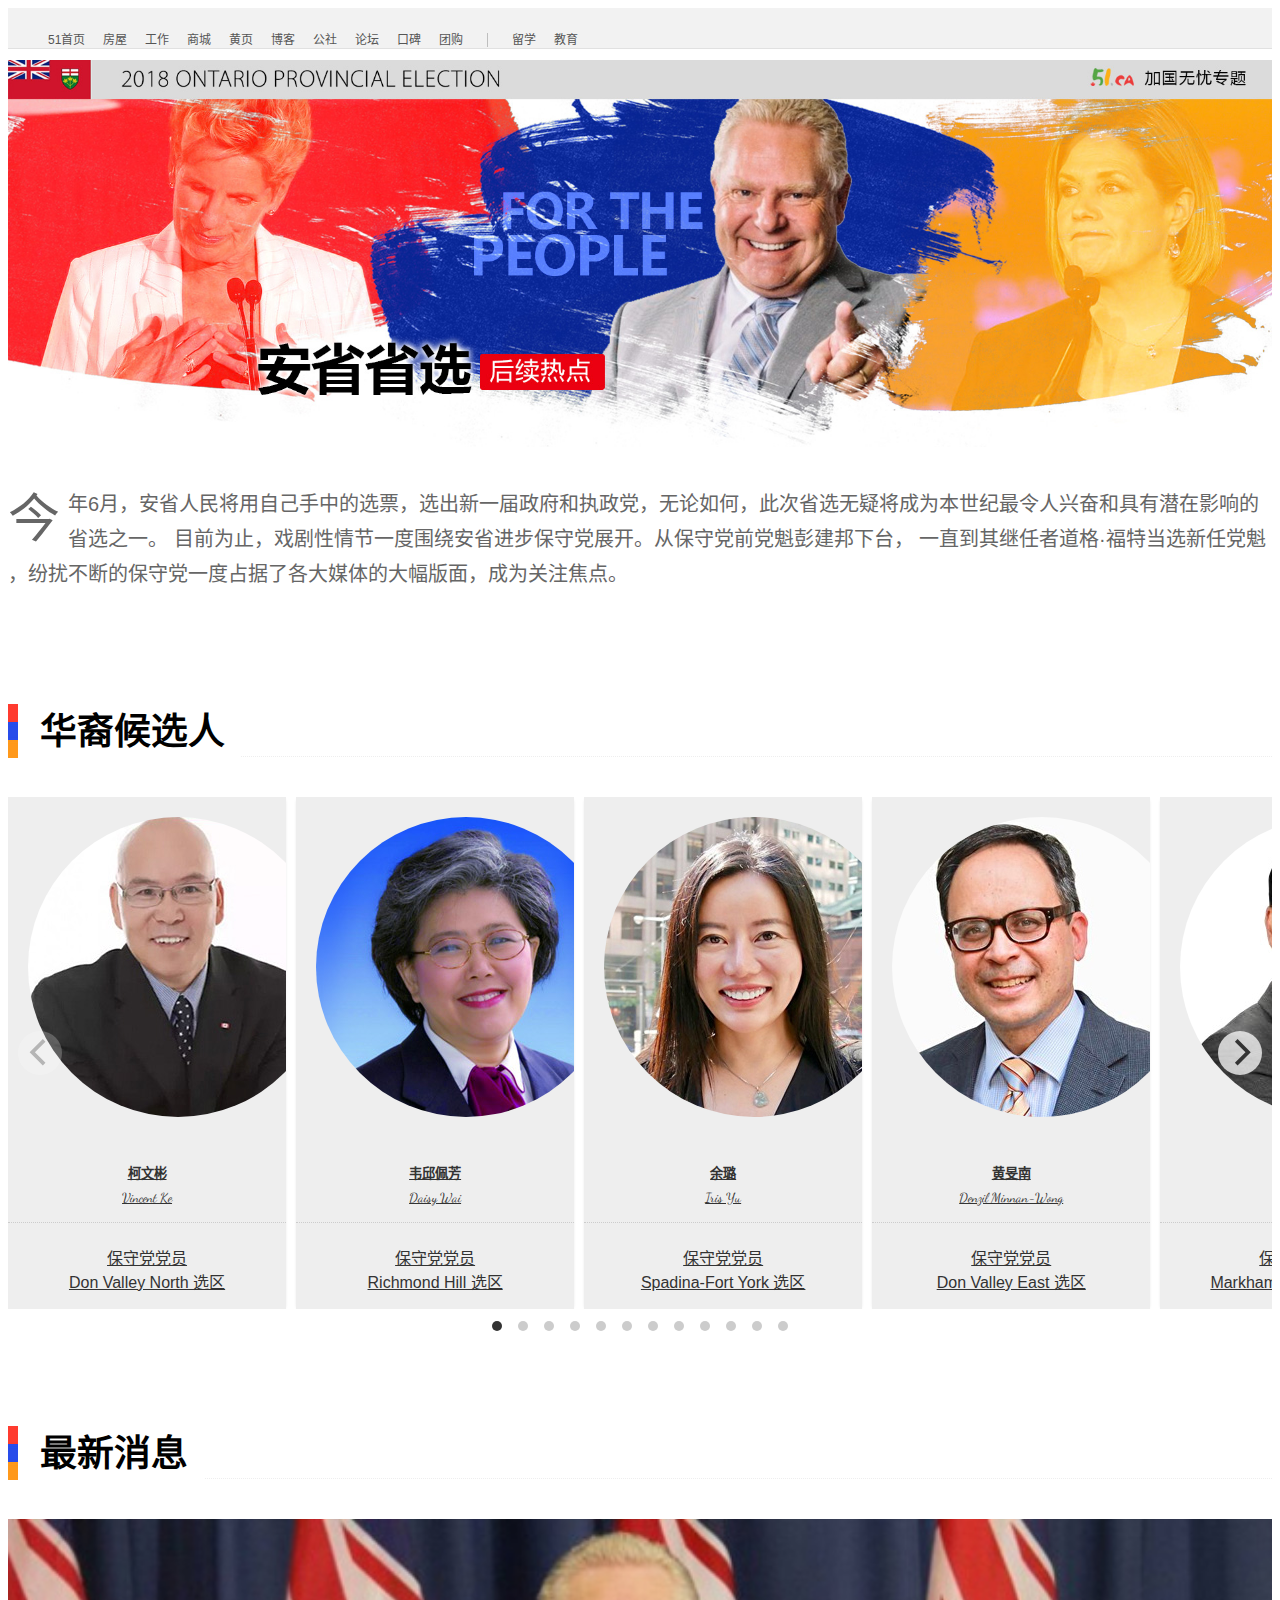
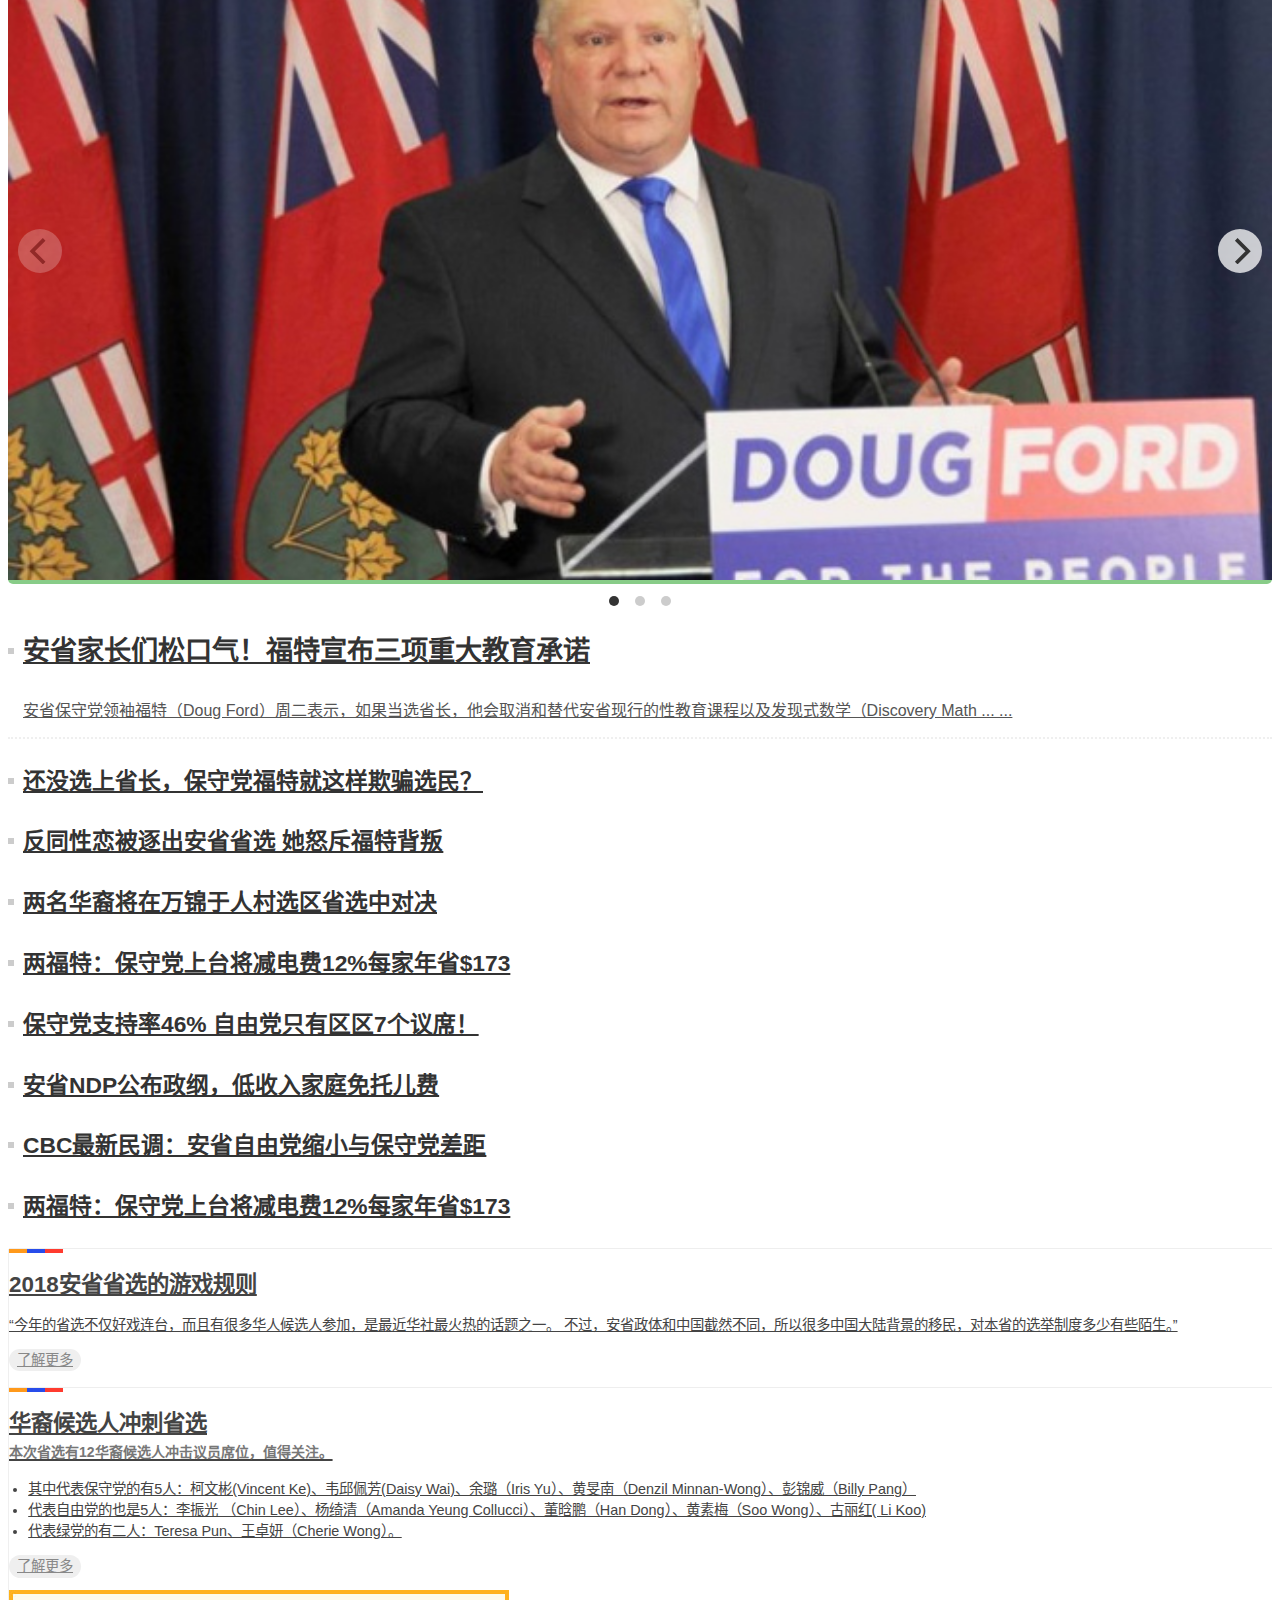
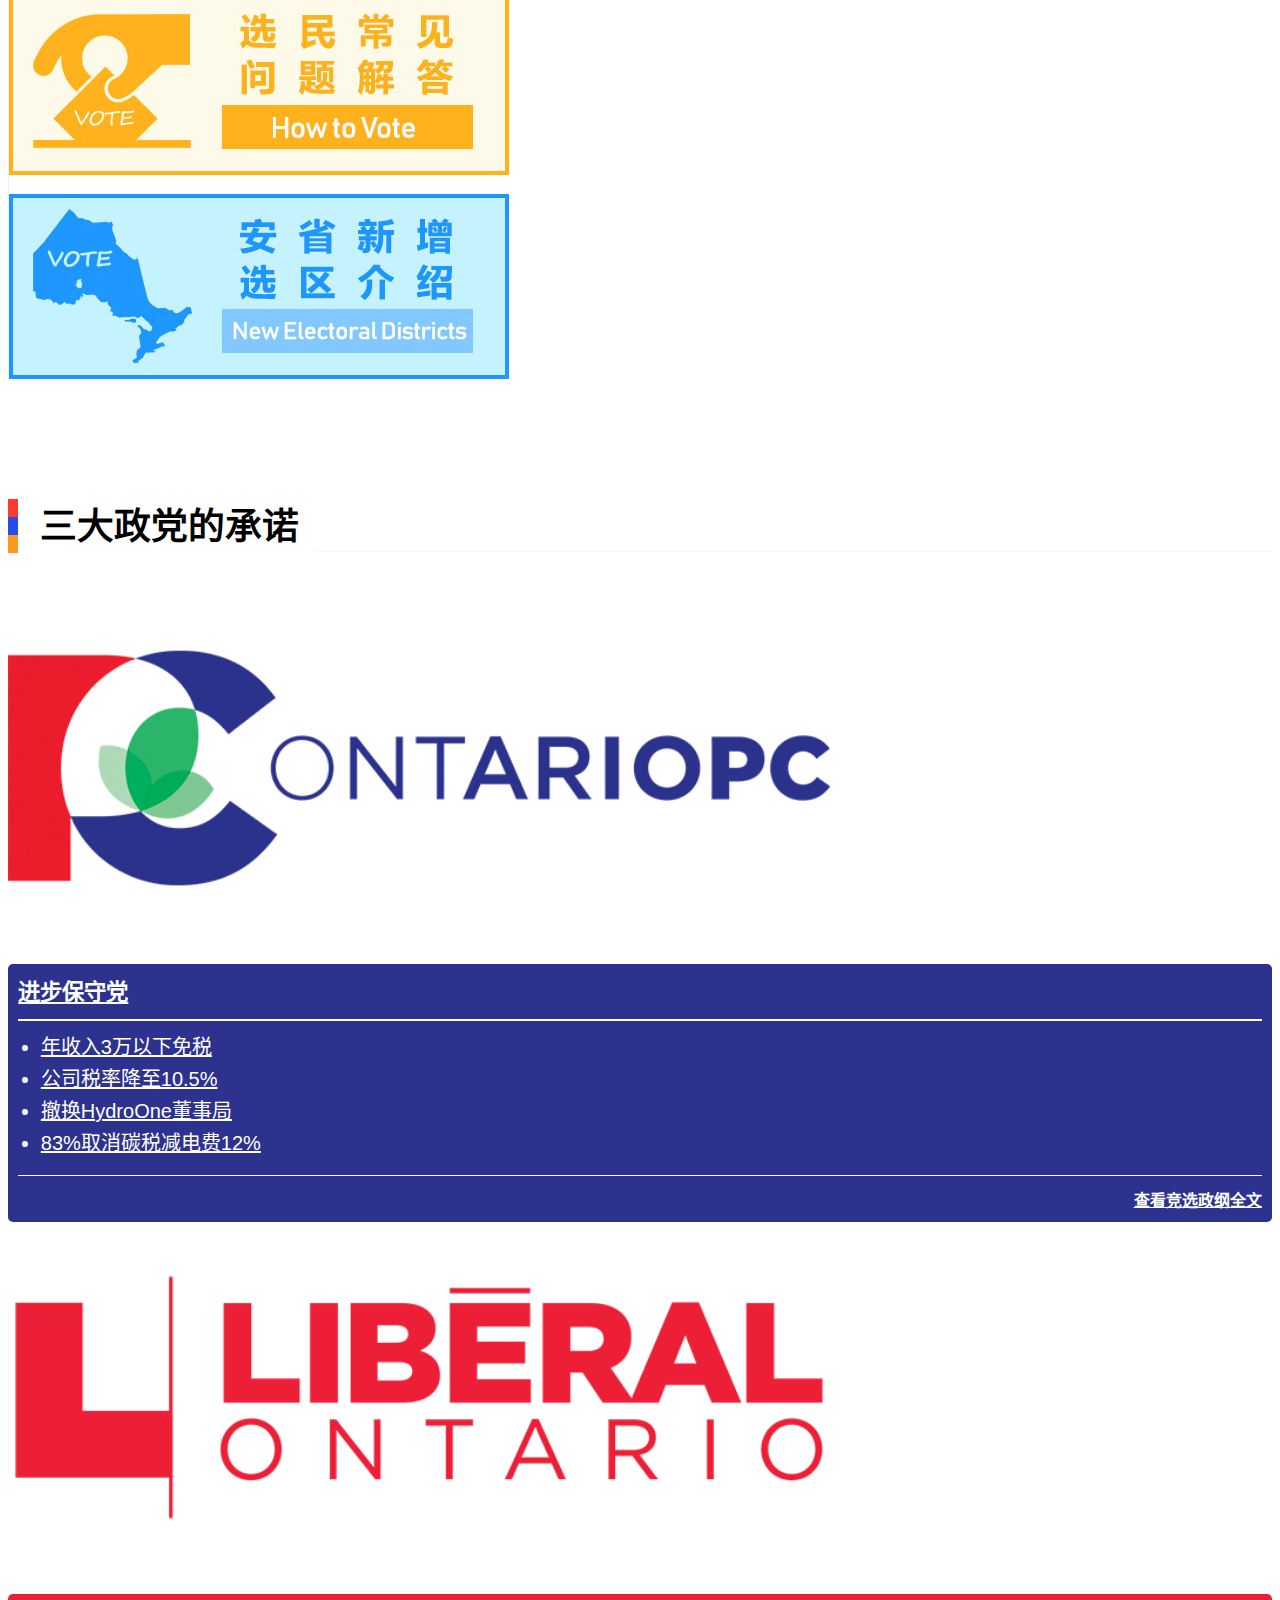
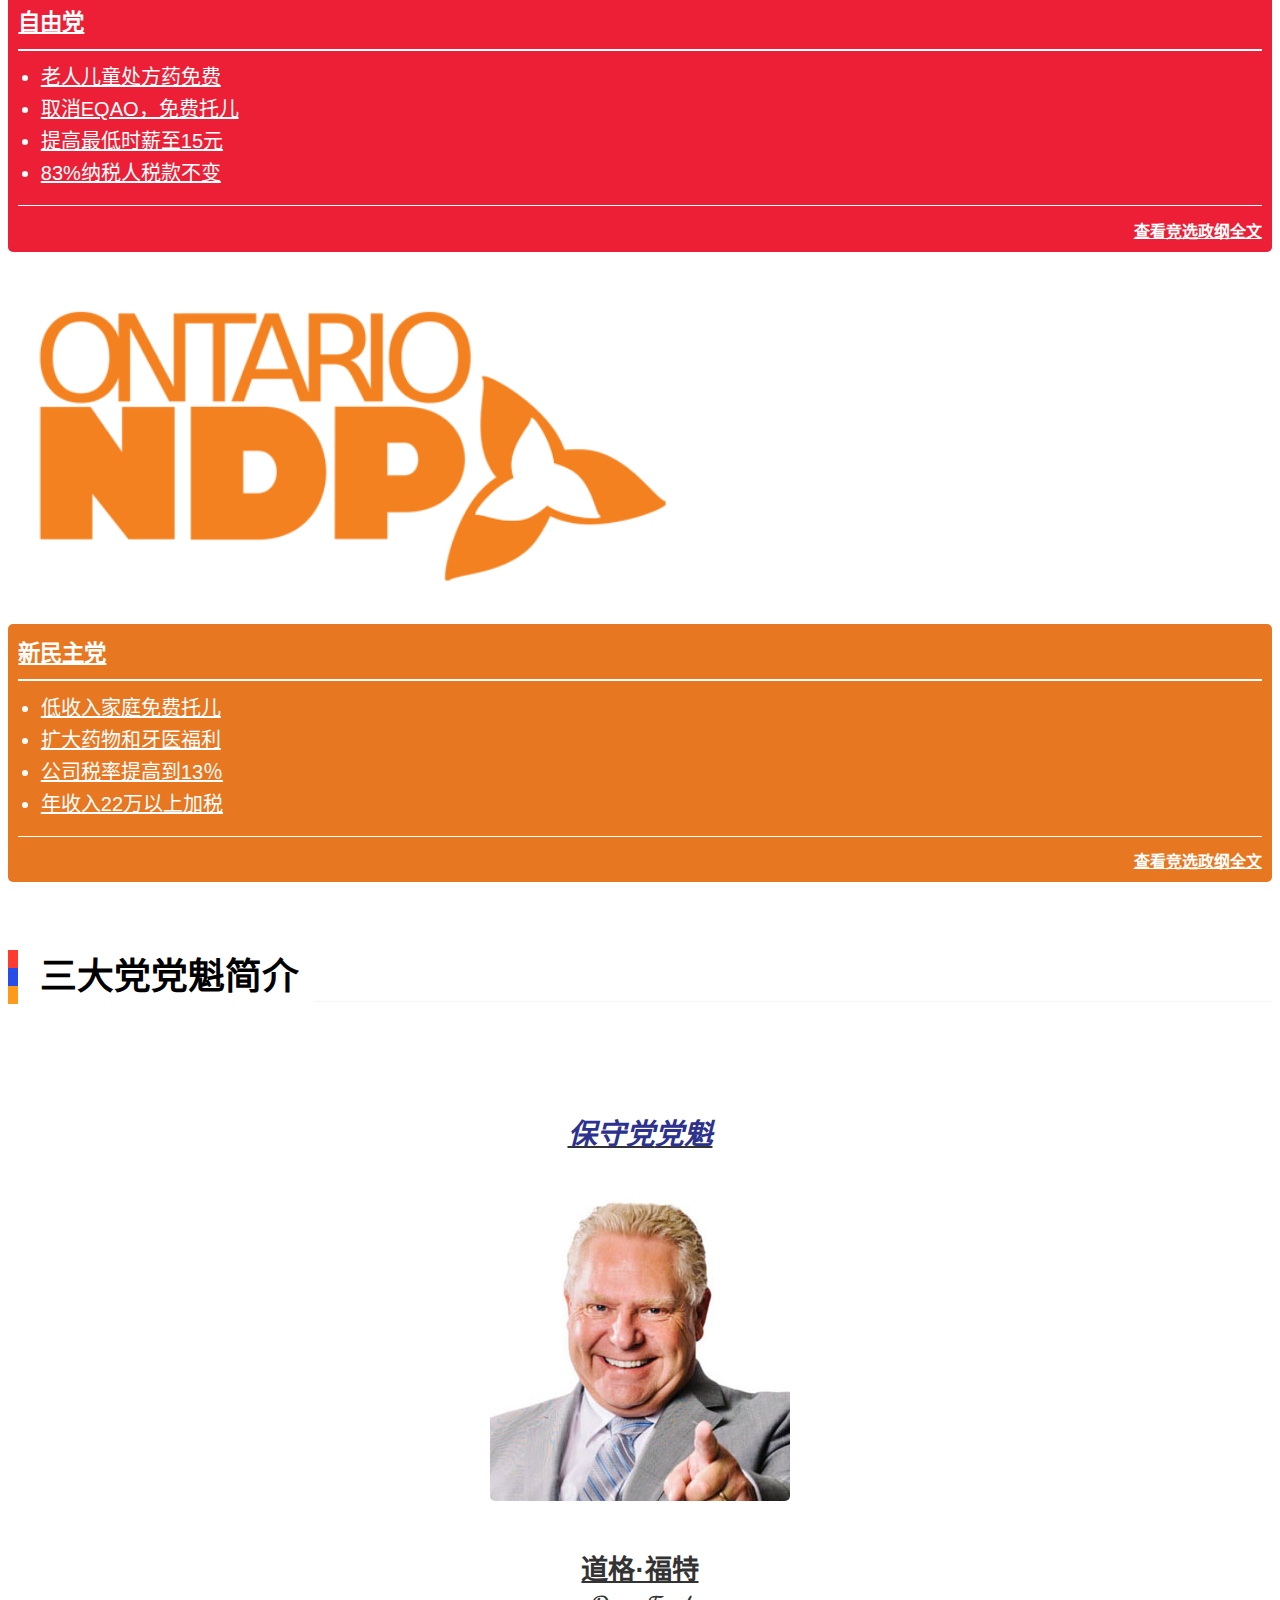
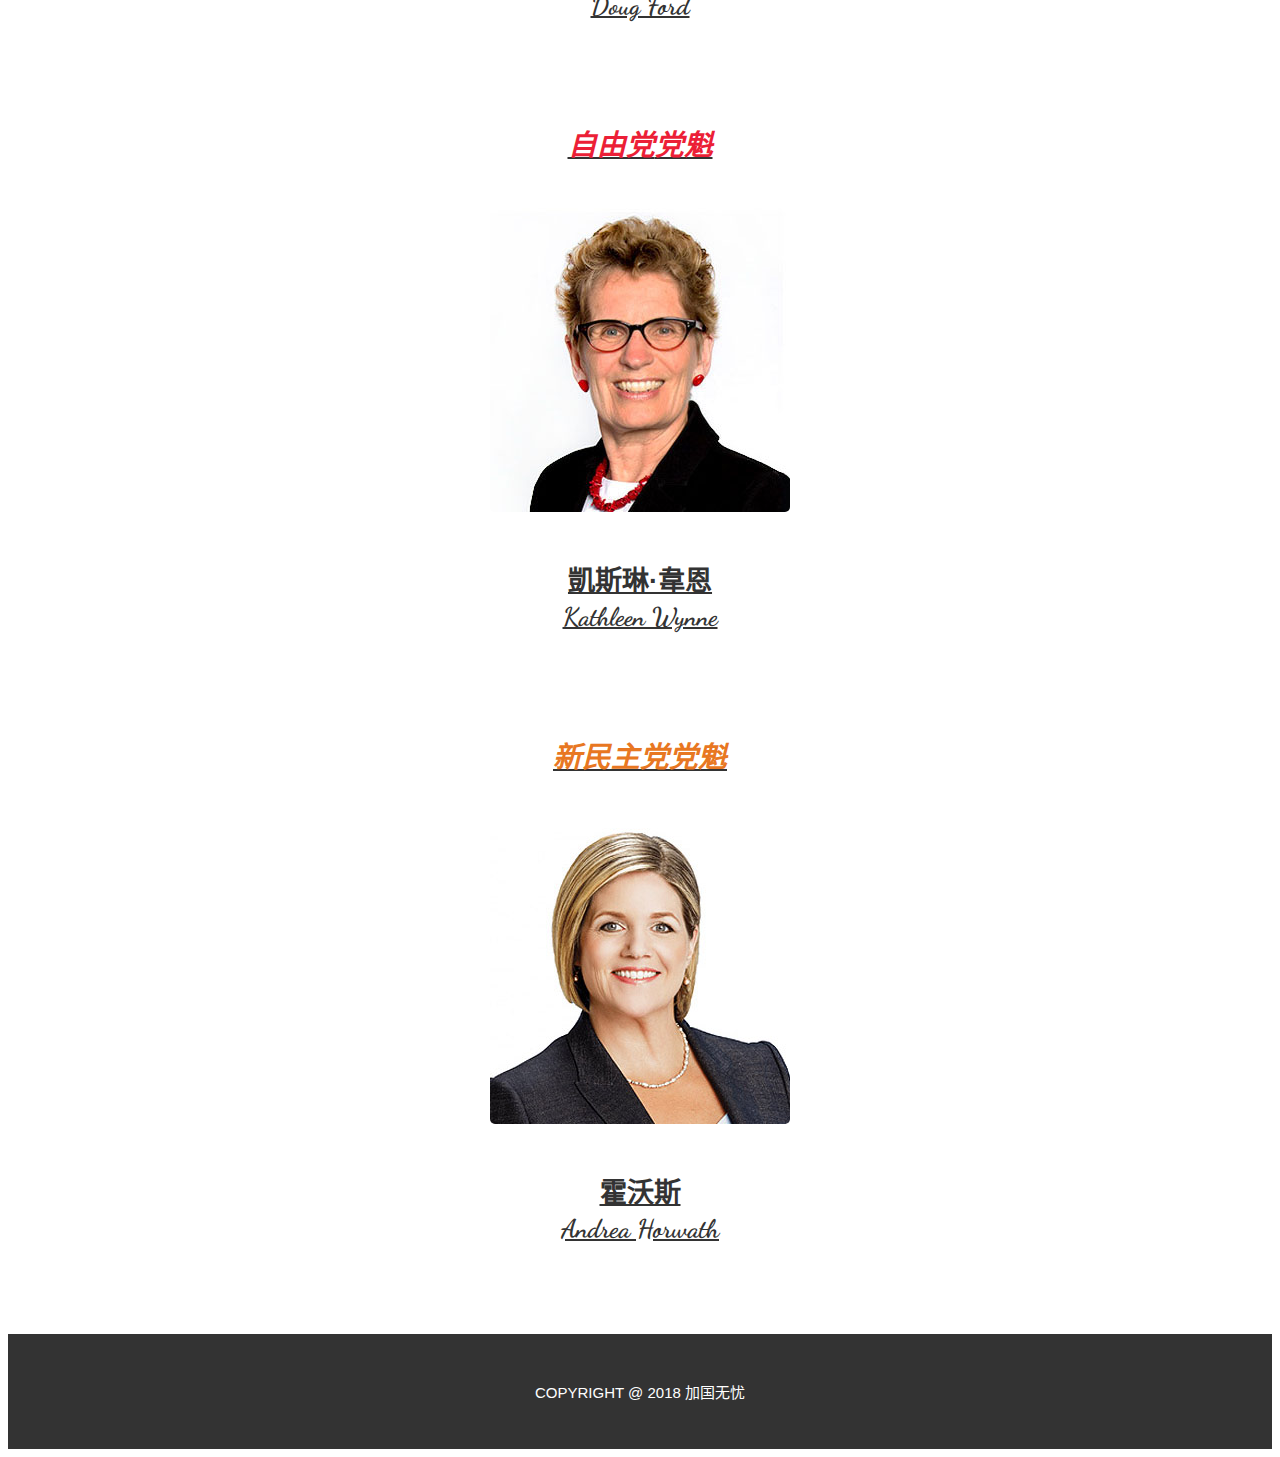
==== commit 87c10e7b: "fix lang probelm adding utf-8" ====
--- a/dougford/index.html
+++ b/dougford/index.html
@@ -1,8 +1,9 @@
 <!doctype html>
-<html lang="en-US">
+<html lang="zh-CN">
   <head>
     <title></title>
     <!-- Required meta tags -->
+    <meta charset="utf-8">
     <meta http-equiv="Content-Type" content="text/html; charset=gbk">
     <meta name="viewport" content="width=device-width, initial-scale=1, shrink-to-fit=no">
 
@@ -18,18 +19,18 @@
       <div class="container">
           <div class="leftmenu">
               <ul>
-                  <li><a href="http://www.51.ca/">51��ҳ</a></li>
-                  <li><a href="http://www.51.ca/house/">����</a></li>
-                  <li><a href="http://www.51.ca/job/">����</a></li>
-                  <li><a href="http://mall.51.ca/">�̳� </a></li>
-                  <li><a href="http://www.51.ca/service/">��ҳ</a></li>
-                  <li><a href="http://blog.51.ca/">����</a></li>
-                  <li><a href="http://sns.51.ca/">����</a></li>
-                  <li><a href="http://bbs.51.ca/">��̳ </a></li>
-                  <li><a href="http://kb.51.ca/">�ڱ�</a></li>
-                  <li><a href="http://tuan.51.ca/">�Ź�</a></li>
-                  <li class="fl"><a href="http://www.wenba.ca/" target="_blank">��ѧ </a></li>
-                  <li ><a href="http://info.51.ca/life/spec/572204.html" target="_blank">����</a></li>
+                  <li><a href="http://www.51.ca/">51首页</a></li>
+                  <li><a href="http://www.51.ca/house/">房屋</a></li>
+                  <li><a href="http://www.51.ca/job/">工作</a></li>
+                  <li><a href="http://mall.51.ca/">商城 </a></li>
+                  <li><a href="http://www.51.ca/service/">黄页</a></li>
+                  <li><a href="http://blog.51.ca/">博客</a></li>
+                  <li><a href="http://sns.51.ca/">公社</a></li>
+                  <li><a href="http://bbs.51.ca/">论坛 </a></li>
+                  <li><a href="http://kb.51.ca/">口碑</a></li>
+                  <li><a href="http://tuan.51.ca/">团购</a></li>
+                  <li class="fl"><a href="http://www.wenba.ca/" target="_blank">留学 </a></li>
+                  <li ><a href="http://info.51.ca/life/spec/572204.html" target="_blank">教育</a></li>
               </ul>
           </div>
       </div>
@@ -43,23 +44,22 @@
       <div class="container">
         <div class="row">
           <div class="col-md-12 intro_content">
-            <p class="intro_content_a"> ����6�£���ʡ�������Լ����е�ѡƱ��ѡ����һ��������ִ������������Σ��˴�ʡѡ���ɽ���Ϊ�������������˷ܺ;���Ǳ��Ӱ���ʡѡ֮һ��
-ĿǰΪֹ��Ϸ�������һ��Χ�ư�ʡ�������ص�չ�����ӱ��ص�ǰ������������̨�� һֱ��������ߵ��񡤸��ص�ѡ���ε��� �����Ų��ϵı��ص�һ��ռ���˸���ý��Ĵ�����棬��Ϊ��ע���㡣</p>
+            <p class="intro_content_a"> 今年6月，安省人民将用自己手中的选票，选出新一届政府和执政党，无论如何，此次省选无疑将成为本世纪最令人兴奋和具有潜在影响的省选之一。 目前为止，戏剧性情节一度围绕安省进步保守党展开。从保守党前党魁彭建邦下台， 一直到其继任者道格·福特当选新任党魁 ，纷扰不断的保守党一度占据了各大媒体的大幅版面，成为关注焦点。</p>
           </div>
         </div>
       </div>
   </div>
 <section  id="a" class="sec sec-candidate">
   <div class="container">
-    <h2 class="sec-title"><span>�����ѡ��</span></h2>
+    <h2 class="sec-title"><span>华裔候选人</span></h2>
     <div class="carousel candidates" data-flickity='{ "cellAlign": "left" , "contain": true }'>
       <div class="carousel-cell">
         <div class="card">
             <a class="card-link" href="#" target="_blank">
               <div class="card-img-wrap"><img class="img-fluid" src="imgs/asian01.jpg"></div>
               <div class="card-body">
-                <h5 class="card-title">���ı�<span> Vincent Ke</span></h5>
-                <p class="card-text">���ص���Ա <br>Don Valley North ѡ��</p>
+                <h5 class="card-title">柯文彬<span> Vincent Ke</span></h5>
+                <p class="card-text">保守党党员 <br>Don Valley North 选区</p>
               </div>
               <div class="card-flip blue"> </div>
            </a>
@@ -71,8 +71,8 @@
             <a class="card-link" href="#" target="_blank">
               <div class="card-img-wrap"><img class="img-fluid" src="imgs/asian02.jpg"></div>
               <div class="card-body">
-                <h5 class="card-title">Τ���巼<span> Daisy Wai</span></h5>
-                <p class="card-text">���ص���Ա <br>Richmond Hill ѡ��</p>
+                <h5 class="card-title">韦邱佩芳<span> Daisy Wai</span></h5>
+                <p class="card-text">保守党党员 <br>Richmond Hill 选区</p>
               </div>
               <div class="card-flip blue">   </div>
            </a>
@@ -84,8 +84,8 @@
             <a class="card-link" href="#" target="_blank">
               <div class="card-img-wrap"><img class="img-fluid" src="imgs/asian03.jpg"></div>
               <div class="card-body">
-                <h5 class="card-title">���<span>Iris Yu</span></h5>
-                <p class="card-text">���ص���Ա <br>Spadina-Fort York ѡ��</p>
+                <h5 class="card-title">余璐<span>Iris Yu</span></h5>
+                <p class="card-text">保守党党员  <br>Spadina-Fort York 选区</p>
               </div>
               <div class="card-flip blue">   </div>
            </a>
@@ -97,8 +97,8 @@
             <a class="card-link" href="#" target="_blank">
               <div class="card-img-wrap"><img class="img-fluid" src="imgs/asian04.jpg"></div>
               <div class="card-body">
-                <h5 class="card-title">�ƕF��<span>Denzil Minnan-Wong</span></h5>
-                <p class="card-text">���ص���Ա <br>Don Valley East ѡ��</p>
+                <h5 class="card-title">黄旻南<span>Denzil Minnan-Wong</span></h5>
+                <p class="card-text">保守党党员  <br>Don Valley East 选区</p>
               </div>
               <div class="card-flip blue">   </div>
            </a>
@@ -110,8 +110,8 @@
             <a class="card-link" href="#" target="_blank">
               <div class="card-img-wrap"><img class="img-fluid" src="imgs/asian05.jpg"></div>
               <div class="card-body">
-                <h5 class="card-title">������<span> Billy Pang</span></h5>
-                <p class="card-text">���ص���Ա <br>Markham-Unionville ѡ�� </p>
+                <h5 class="card-title">彭锦威<span> Billy Pang</span></h5>
+                <p class="card-text">保守党党员  <br>Markham-Unionville 选区  </p>
               </div>
               <div class="card-flip blue"> </div>
            </a>
@@ -123,8 +123,8 @@
             <a class="card-link" href="#" target="_blank">
               <div class="card-img-wrap"><img class="img-fluid" src="imgs/asian06.jpg"></div>
               <div class="card-body">
-                <h5 class="card-title">����� <span>Chin Lee</span></h5>
-                <p class="card-text">���ɵ���Ա <br>Scarborough North ѡ�� </p>
+                <h5 class="card-title">李振光  <span>Chin Lee</span></h5>
+                <p class="card-text">自由党党员  <br>Scarborough North 选区 </p>
               </div>
               <div class="card-flip red"> </div>
            </a>
@@ -136,8 +136,8 @@
             <a class="card-link" href="#" target="_blank">
               <div class="card-img-wrap"><img class="img-fluid" src="imgs/asian07.jpg"></div>
               <div class="card-body">
-                <h5 class="card-title">����� <span>Amanda Yeung Collucci</span></h5>
-                <p class="card-text">���ɵ���Ա <br>Markham-Unionville ѡ�� </p>
+                <h5 class="card-title">杨绮清   <span>Amanda Yeung Collucci</span></h5>
+                <p class="card-text">自由党党员  <br>Markham-Unionville 选区  </p>
               </div>
               <div class="card-flip red">   </div>
            </a>
@@ -149,8 +149,8 @@
             <a class="card-link" href="#" target="_blank">
               <div class="card-img-wrap"><img class="img-fluid" src="imgs/asian08.jpg"></div>
               <div class="card-body">
-                <h5 class="card-title">������<span>Han Dong</span></h5>
-                <p class="card-text">���ɵ���Ա <br>Trinity-Spadina ѡ�� </p>
+                <h5 class="card-title">董晗鹏<span>Han Dong</span></h5>
+                <p class="card-text">自由党党员  <br>Trinity-Spadina 选区 </p>
               </div>
               <div class="card-flip red">   </div>
            </a>
@@ -218,7 +218,7 @@
     <div class="row justify-content-between">
       <div class=" col-md-8 main">
         <div class="latest">
-          <h2 class="sec-title"><span>������Ϣ</span></h2>
+          <h2 class="sec-title"><span>最新消息</span></h2>
           <div class="carousel" data-flickity>
             <div class="carousel-cell"><a href="#" target="_blank"><img src="imgs/latest02.jpg"></a></div>
             <div class="carousel-cell"><a href="#" target="_blank"><img src="imgs/latest01.jpg"></a></div>
@@ -229,56 +229,42 @@
              <div class="col-md-12 col-lg-10">
                <ul>
                  <li class="latest-links-first" >
-                   <h3><a href="#" target="_blank">��ʡ�ҳ����ɿ������������������ش������ŵ</a></h3>
-                   <p> <a href="#" target="_blank">��ʡ���ص����丣�أ�Doug Ford���ܶ���ʾ�������ѡʡ��������ȡ���������ʡ���е��Խ����γ��Լ�����ʽ��ѧ��Discovery Math ... ...</a></p>
+                   <h3><a href="#" target="_blank">安省家长们松口气！福特宣布三项重大教育承诺</a></h3>
+                   <p> <a href="#" target="_blank">安省保守党领袖福特（Doug Ford）周二表示，如果当选省长，他会取消和替代安省现行的性教育课程以及发现式数学（Discovery Math ... ...</a></p>
 
                  </li>
-                 <li><h3><a href="#" target="_blank">��ûѡ��ʡ�������ص����ؾ�������ƭѡ�� </a></h3></li>
-                 <li><h3><a href="#" target="_blank">��ͬ�����������ʡʡѡ ��ŭ�⸣�ر���</a></h3></li>
-                 <li><h3><a href="#" target="_blank">�������Ὣ��������˴�ѡ��ʡѡ�жԾ�</a></h3></li>
-                 <li><h3><a href="#" target="_blank">�����أ����ص���̨�������12%ÿ����ʡ$173 </a></h3></li>
-                 <li><h3><a href="#" target="_blank">���ص�֧����46% ���ɵ�ֻ������7����ϯ�� </a></h3></li>
-                 <li><h3><a href="#" target="_blank">��ʡNDP�������٣��������ͥ���ж���</a></h3></li>
-                 <li><h3><a href="#" target="_blank">CBC�����������ʡ���ɵ���С�뱣�ص���� </a></h3></li>
-                 <li><h3><a href="#" target="_blank">�����أ����ص���̨�������12%ÿ����ʡ$173 </a></h3></li>
-                 <li><h3><a href="#" target="_blank">�����أ����ص���̨�������12%ÿ����ʡ$173 </a></h3></li>
+                 <li><h3><a href="#" target="_blank">还没选上省长，保守党福特就这样欺骗选民？ </a></h3></li>
+                 <li><h3><a href="#" target="_blank">反同性恋被逐出安省省选 她怒斥福特背叛</a></h3></li>
+                 <li><h3><a href="#" target="_blank">两名华裔将在万锦于人村选区省选中对决</a></h3></li>
+                 <li><h3><a href="#" target="_blank">两福特：保守党上台将减电费12%每家年省$173</a></h3></li>
+                 <li><h3><a href="#" target="_blank">保守党支持率46% 自由党只有区区7个议席！</a></h3></li>
+                 <li><h3><a href="#" target="_blank">安省NDP公布政纲，低收入家庭免托儿费</a></h3></li>
+                 <li><h3><a href="#" target="_blank">CBC最新民调：安省自由党缩小与保守党差距 </a></h3></li>
+                 <li><h3><a href="#" target="_blank">两福特：保守党上台将减电费12%每家年省$173 </a></h3></li> 
                </ul>
              </div>
 
           </div>
-           <!--<div class="item clearfix">
-             <div class="imgbox">
-               <a href="#" target="_blank"><img class="img-fluid" src="imgs/latest01-s.jpg" alt="�������Ὣ��������˴�ѡ��ʡѡ�жԾ�"></a>
-             </div>
-              <div class="textbox">
-     						<h3><a href="#" target="_blank">�������Ὣ��������˴�ѡ��ʡѡ�жԾ�  </a></h3>
-     						<p><a href="#" target="_blank">������˴�ѡ����ν�ǰ�ʡʡѡ�����ѡ�˱���֮�ء���ǰ�������Ա���������ɵ������ɹ�������ս����ʽȷ�����Ǿ��Ǵ������� ...</a> ...</p>
-     						<div class="meta-info">
-     							<span class="date">2018.04.30 08:29</span>
-     							<span class="from">��Դ�������ۺ�</span>
-     						</div>
-     					</div>
-  				</div> -->
+           
 
        </div><!-- end of latest -->
       </div>
       <div class="col-md-4 col-xl-4 right-col">
           <div class="item rules">
-            <h2 class="small-title"><a href="#" target="_blank">2018��ʡʡѡ����Ϸ���� </a></h2>
-            <p><a href="#" target="_blank">�������ʡѡ������Ϸ��̨�������кܶ໪�˺�ѡ�˲μӣ��������������ȵĻ���֮һ��
-��������ʡ������й���Ȼ��ͬ�����Ժܶ��й���½���������񣬶Ա�ʡ��ѡ���ƶȶ�����Щİ������ </a> </p>
-      <p> <a class="more" href="#">�˽����</a></p>
+            <h2 class="small-title"><a href="#" target="_blank">2018安省省选的游戏规则</a></h2>
+            <p><a href="#" target="_blank">“今年的省选不仅好戏连台，而且有很多华人候选人参加，是最近华社最火热的话题之一。 不过，安省政体和中国截然不同，所以很多中国大陆背景的移民，对本省的选举制度多少有些陌生。” </a> </p>
+      <p> <a class="more" href="#">了解更多</a></p>
           </div>
           <div class="item asian">
-            <h2 class="small-title"><a href="#">�����ѡ�˳��ʡѡ <br><small>����ʡѡ��12�����ѡ�˳����Աϯλ��ֵ�ù�ע��</small></a></h2>
+            <h2 class="small-title"><a href="#">华裔候选人冲刺省选 <br><small>本次省选有12华裔候选人冲击议员席位，值得关注。</small></a></h2>
             <a href="#" target="_parent">
             <ul>
-              <li>���д������ص�����5�ˣ����ı�(Vincent Ke)��Τ���巼(Daisy Wai)����责�Iris Yu�����ƕF�ϣ�Denzil Minnan-Wong������������Billy Pang��</li>
-              <li>�������ɵ���Ҳ��5�ˣ������ ��Chin Lee��������壨Amanda Yeung Collucci������������Han Dong��������÷��Soo Wong����������( Li Koo)</li>
-              <li>�����̵����ж��ˣ�Teresa Pun����׿����Cherie Wong����</li>
+              <li>其中代表保守党的有5人：柯文彬(Vincent Ke)、韦邱佩芳(Daisy Wai)、余璐（Iris Yu）、黄旻南（Denzil Minnan-Wong）、彭锦威（Billy Pang）</li>
+              <li>代表自由党的也是5人：李振光 （Chin Lee）、杨绮清（Amanda Yeung Collucci）、董晗鹏（Han Dong）、黄素梅（Soo Wong）、古丽红( Li Koo)</li>
+              <li>代表绿党的有二人：Teresa Pun、王卓妍（Cherie Wong）。</li>
             </ul>
           </a>
-              <p> <a class="more" href="#">�˽����</a></p>
+              <p> <a class="more" href="#">了解更多</a></p>
           </div>
           <div class="QA"><a href="http://info.51.ca/plugins/view.php?aid=644658&userID=23" target="_blank"><img class="img-fluid" src="imgs/QA.jpg"></a></div>
           <div class="district"><a href="http://info.51.ca/plugins/view.php?aid=644847&userID=23" target="_blank"><img class="img-fluid" src="imgs/district.jpg"></a></div>
@@ -289,70 +275,70 @@
 <section  id="c"  class="sec sec-main">
   <div class="container">
     <div class="party">
-        <h2 class="sec-title"><span>���������ĳ�ŵ</span></h2>
+        <h2 class="sec-title"><span>三大政党的承诺</span></h2>
         <div class="row promise">
           <div class="col-md-4 blue">
             <img class="img-fluid"  src="imgs/On_PC.png">
             <a href="http://info.51.ca/plugins/view.php?aid=645539&userID=23" target="_blank">
-              <h4>�������ص�</h4>
+              <h4>进步保守党</h4>
               <ul>
-                <li>������3��������˰</li>
-                <li>��˾˰�ʽ���10.5%</li>
-                <li>����HydroOne���¾�</li>
-                <li>83%ȡ��̼˰�����12%</li>
+                <li>年收入3万以下免税</li>
+                <li>公司税率降至10.5%</li>
+                <li>撤换HydroOne董事局</li>
+                <li>83%取消碳税减电费12%</li>
               </ul>
-              <p>�鿴��ѡ����ȫ��</p>
+              <p>查看竞选政纲全文</p>
             </a>
           </div>
           <div class="col-md-4 red">
             <img class="img-fluid" src="imgs/On_Liberal.png">
             <a href="http://info.51.ca/plugins/view.php?aid=642876&userID=23" target="_blank">
-              <h4>���ɵ�</h4>
+              <h4>自由党</h4>
                 <ul>
-                  <li>���˶�ͯ����ҩ���</li>
-                  <li>ȡ��EQAO������ж�</li>
-                  <li>������ʱн��15Ԫ</li>
-                  <li>83%��˰��˰���</li>
+                  <li>老人儿童处方药免费</li>
+                  <li>取消EQAO，免费托儿</li>
+                  <li>提高最低时薪至15元</li>
+                  <li>83%纳税人税款不变</li>
                 </ul>
-               <p>�鿴��ѡ����ȫ��</p>
+               <p>查看竞选政纲全文</p>
             </a>
           </div>
 
           <div class="col-md-4 orange">
             <img class="img-fluid"  src="imgs/On_NPD.png">
             <a href="http://info.51.ca/plugins/view.php?aid=641825&userID=23" target="_blank">
-              <h4>��������</h4>
+              <h4>新民主党</h4>
               <ul>
-                <li>�������ͥ����ж�</li>
-                <li>����ҩ�����ҽ����</li>
-                <li>��˾˰����ߵ�13��</li>
-                <li>������22�����ϼ�˰</li>
+                <li>低收入家庭免费托儿</li>
+                <li>扩大药物和牙医福利</li>
+                <li>公司税率提高到13％</li>
+                <li>年收入22万以上加税</li>
               </ul>
-               <p>�鿴��ѡ����ȫ��</p>
+               <p>查看竞选政纲全文</p>
             </a>
           </div>
         </div>
-        <h2 class="sec-title"><span>���󵳵������</span></h2>
+        <h2 class="sec-title"><span>三大党党魁简介</span></h2>
         <div class="row leader" href="#" target="_blank">
             <div class="col-md-4 blue">
               <a href="http://info.51.ca/plugins/view.php?aid=645370&userID=23" target="_blank">
-                <p>���ص�<span>����</span></p>
+                <p>保守党<span>党魁</span></p>
                  <img class="img-fluid" src="imgs/DougFord.jpg">
-                 <h3>���񡤸��� <span>DougFord</span></h3>
+                 <h3>道格·福特  <span>Doug Ford</span></h3>
               </a>
             </div>
             <div class="col-md-4  red">
               <a href="http://info.51.ca/plugins/view.php?aid=645371&userID=23" target="_blank">
-                <p>���ɵ�<span>����<span></p>
+                <p>自由党<span>党魁<span></p>
                 <img class="img-fluid" src="imgs/KathleenWynne.jpg">
-                 <h3>�P˹�ա��f��<span>KathleenWynne</span></h3>
+                 <h3>凱斯琳·韋恩<span>Kathleen Wynne</span></h3>
              </a>
           </div>
             <div class="col-md-4  orange" target="_blank">
               <a href="http://info.51.ca/plugins/view.php?aid=645373&userID=23" target="_blank">
-                <p>��������<span>����</span></p>
+                <p>新民主党<span>党魁</span></p>
                  <img class="img-fluid" src="imgs/AndreaHorwath.jpg">
-                 <h3>����˹<span>Andrea Horwath</span></h3>
+                 <h3>霍沃斯<span>Andrea Horwath</span></h3>
               </a>
           </div>
         </div>
@@ -360,13 +346,13 @@
   </div>
 
 </section>
-<div class="footerbox container-fluide"><p>COPYRIGHT @ 2018 �ӹ�����</p></div>
+<div class="footerbox container-fluide"><p>COPYRIGHT @ 2018  加国无忧</p></div>
 <!-- �Ҳ����� -->
   <ul class="sidebox list-unstyled" >
-    <li><a href="#a">�����ѡ��</a></li>
-    <li><a href="#b">������Ϣ</a></li>
-    <li><a href="#c">���������ĳ�ŵ</a></li>
-    <li><a href="#" class="back-to-top" > ���ض���</a></li>
+    <li><a href="#a">华裔候选人</a></li>
+    <li><a href="#b">最新消息</a></li>
+    <li><a href="#c">三大政党的承诺</a></li>
+    <li><a href="#" class="back-to-top" > 返回顶部</a></li>
   </ul>
 </div>
 
